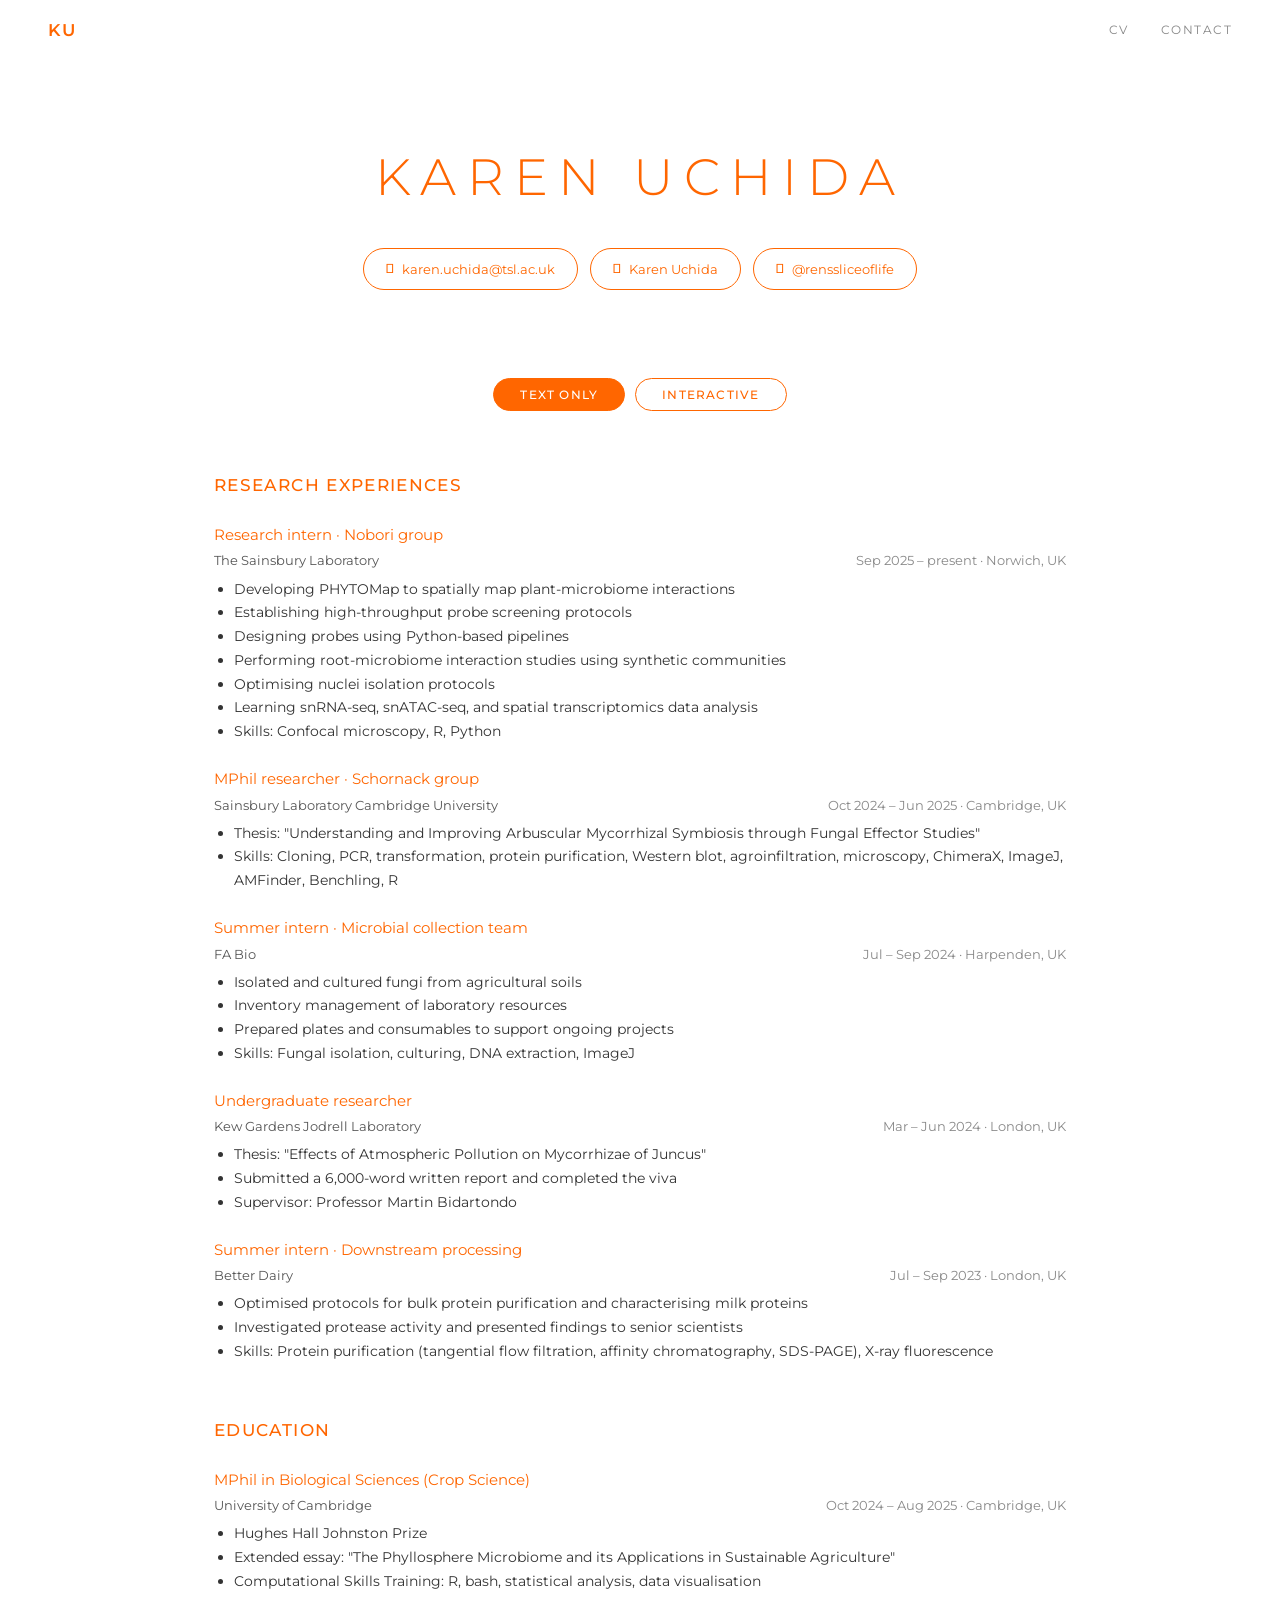
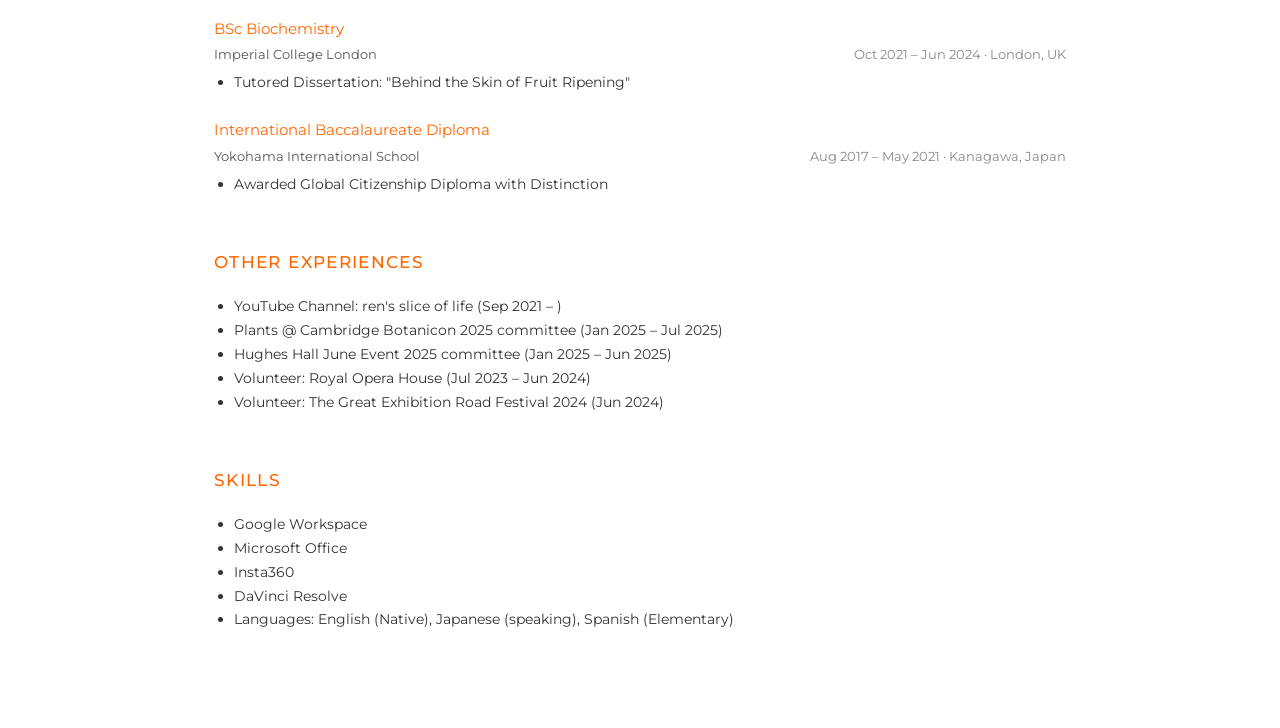
==== index.html @ f2883075 "Test" ====
<!DOCTYPE html>
<html lang="en">
<head>
    <meta charset="UTF-8">
    <meta name="viewport" content="width=device-width, initial-scale=1.0">
    <title>Karen Uchida</title>
    <link rel="stylesheet" href="style.css">
    <link rel="stylesheet" href="https://cdnjs.cloudflare.com/ajax/libs/font-awesome/6.5.0/css/all.min.css">
</head>
<body>

    <!-- ── STICKY NAV ── -->
    <nav id="navbar">
        <a href="#" class="nav-logo">KU</a>
        <div class="nav-links">
            <a href="#cv">CV</a>
            <a href="#contact">Contact</a>
        </div>
    </nav>

    <!-- ── HERO ── -->
    <section id="about">
        <h1>KAREN UCHIDA</h1>
        <div class="contact-links" id="contact">
            <a href="mailto:karen.uchida@tsl.ac.uk" class="contact-btn">
                <i class="fa-solid fa-envelope"></i> karen.uchida@tsl.ac.uk
            </a>
            <a href="https://www.linkedin.com/in/karenuchida/" class="contact-btn" target="_blank">
                <i class="fa-brands fa-linkedin"></i> Karen Uchida
            </a>
            <a href="https://www.youtube.com/@renssliceoflife" class="contact-btn" target="_blank">
                <i class="fa-brands fa-youtube"></i> @renssliceoflife
            </a>
        </div>
    </section>

    <!-- ── CV TOGGLE ── -->
    <div id="cv" class="cv-toggle-bar">
        <button id="btn-text" class="cv-btn active" onclick="showView('text')">Text Only</button>
        <button id="btn-interactive" class="cv-btn" onclick="showView('interactive')">Interactive</button>
    </div>

    <!-- ════════════════════════════════════════
         TEXT ONLY VIEW
    ════════════════════════════════════════ -->
    <div id="view-text">
        <div class="cv-content">

        <h2>Research Experiences</h2>

        <div class="entry-block">
            <h3>Research intern · Nobori group</h3>
            <div class="entry-subrow">
                <span class="entry-place">The Sainsbury Laboratory</span>
                <span class="entry-meta">Sep 2025 – present · Norwich, UK</span>
            </div>
        </div>
        <ul>
            <li>Developing PHYTOMap to spatially map plant-microbiome interactions</li>
            <li>Establishing high-throughput probe screening protocols</li>
            <li>Designing probes using Python-based pipelines</li>
            <li>Performing root-microbiome interaction studies using synthetic communities</li>
            <li>Optimising nuclei isolation protocols</li>
            <li>Learning snRNA-seq, snATAC-seq, and spatial transcriptomics data analysis</li>
            <li>Skills: Confocal microscopy, R, Python</li>
        </ul>

        <div class="entry-block">
            <h3>MPhil researcher · Schornack group</h3>
            <div class="entry-subrow">
                <span class="entry-place">Sainsbury Laboratory Cambridge University</span>
                <span class="entry-meta">Oct 2024 – Jun 2025 · Cambridge, UK</span>
            </div>
        </div>
        <ul>
            <li>Thesis: "Understanding and Improving Arbuscular Mycorrhizal Symbiosis through Fungal Effector Studies"</li>
            <li>Skills: Cloning, PCR, transformation, protein purification, Western blot, agroinfiltration, microscopy, ChimeraX, ImageJ, AMFinder, Benchling, R</li>
        </ul>

        <div class="entry-block">
            <h3>Summer intern · Microbial collection team</h3>
            <div class="entry-subrow">
                <span class="entry-place">FA Bio</span>
                <span class="entry-meta">Jul – Sep 2024 · Harpenden, UK</span>
            </div>
        </div>
        <ul>
            <li>Isolated and cultured fungi from agricultural soils</li>
            <li>Inventory management of laboratory resources</li>
            <li>Prepared plates and consumables to support ongoing projects</li>
            <li>Skills: Fungal isolation, culturing, DNA extraction, ImageJ</li>
        </ul>

        <div class="entry-block">
            <h3>Undergraduate researcher</h3>
            <div class="entry-subrow">
                <span class="entry-place">Kew Gardens Jodrell Laboratory</span>
                <span class="entry-meta">Mar – Jun 2024 · London, UK</span>
            </div>
        </div>
        <ul>
            <li>Thesis: "Effects of Atmospheric Pollution on Mycorrhizae of Juncus"</li>
            <li>Submitted a 6,000-word written report and completed the viva</li>
            <li>Supervisor: Professor Martin Bidartondo</li>
        </ul>

        <div class="entry-block">
            <h3>Summer intern · Downstream processing</h3>
            <div class="entry-subrow">
                <span class="entry-place">Better Dairy</span>
                <span class="entry-meta">Jul – Sep 2023 · London, UK</span>
            </div>
        </div>
        <ul>
            <li>Optimised protocols for bulk protein purification and characterising milk proteins</li>
            <li>Investigated protease activity and presented findings to senior scientists</li>
            <li>Skills: Protein purification (tangential flow filtration, affinity chromatography, SDS-PAGE), X-ray fluorescence</li>
        </ul>

        <h2>Education</h2>

        <div class="entry-block">
            <h3>MPhil in Biological Sciences (Crop Science)</h3>
            <div class="entry-subrow">
                <span class="entry-place">University of Cambridge</span>
                <span class="entry-meta">Oct 2024 – Aug 2025 · Cambridge, UK</span>
            </div>
        </div>
        <ul>
            <li>Hughes Hall Johnston Prize</li>
            <li>Extended essay: "The Phyllosphere Microbiome and its Applications in Sustainable Agriculture"</li>
            <li>Computational Skills Training: R, bash, statistical analysis, data visualisation</li>
        </ul>

        <div class="entry-block">
            <h3>BSc Biochemistry</h3>
            <div class="entry-subrow">
                <span class="entry-place">Imperial College London</span>
                <span class="entry-meta">Oct 2021 – Jun 2024 · London, UK</span>
            </div>
        </div>
        <ul>
            <li>Tutored Dissertation: "Behind the Skin of Fruit Ripening"</li>
        </ul>

        <div class="entry-block">
            <h3>International Baccalaureate Diploma</h3>
            <div class="entry-subrow">
                <span class="entry-place">Yokohama International School</span>
                <span class="entry-meta">Aug 2017 – May 2021 · Kanagawa, Japan</span>
            </div>
        </div>
        <ul>
            <li>Awarded Global Citizenship Diploma with Distinction</li>
        </ul>

        <h2>Other Experiences</h2>
        <ul>
            <li>YouTube Channel: ren's slice of life (Sep 2021 – )</li>
            <li>Plants @ Cambridge Botanicon 2025 committee (Jan 2025 – Jul 2025)</li>
            <li>Hughes Hall June Event 2025 committee (Jan 2025 – Jun 2025)</li>
            <li>Volunteer: Royal Opera House (Jul 2023 – Jun 2024)</li>
            <li>Volunteer: The Great Exhibition Road Festival 2024 (Jun 2024)</li>
        </ul>

        <h2>Skills</h2>
        <ul>
            <li>Google Workspace</li>
            <li>Microsoft Office</li>
            <li>Insta360</li>
            <li>DaVinci Resolve</li>
            <li>Languages: English (Native), Japanese (speaking), Spanish (Elementary)</li>
        </ul>

        </div>
    </div><!-- end #view-text -->


    <!-- ════════════════════════════════════════
         INTERACTIVE VIEW — images only
    ════════════════════════════════════════ -->
    <div id="view-interactive" style="display:none">
        <div class="cv-content">

        <h2>Research Experiences</h2>

        <div class="image-gallery">
            <img src="images/tsl.jpg" alt="The Sainsbury Laboratory">
            <img src="images/slcu.jpg" alt="Sainsbury Laboratory Cambridge University">
            <img src="images/fabio.jpg" alt="FA Bio">
            <img src="images/kew.jpg" alt="Kew Gardens">
            <img src="images/betterdairy.jpg" alt="Better Dairy">
        </div>

        <h2>Education</h2>

        <div class="timeline">

            <div class="timeline-year">2024</div>
            <div class="timeline-item">
                <div class="timeline-dot"></div>
                <div class="edu-card">
                    <h3>MPhil in Biological Sciences (Crop Science)</h3>
                    <p class="edu-place">University of Cambridge · Oct 2024 – Aug 2025 · Cambridge, UK</p>
                    <ul>
                        <li>Hughes Hall Johnston Prize</li>
                        <li>Extended essay: "The Phyllosphere Microbiome and its Applications in Sustainable Agriculture"</li>
                        <li>Computational Skills Training: R, bash, statistical analysis, data visualisation</li>
                    </ul>
                </div>
            </div>

            <div class="timeline-year">2021</div>
            <div class="timeline-item">
                <div class="timeline-dot"></div>
                <div class="edu-card">
                    <h3>BSc Biochemistry</h3>
                    <p class="edu-place">Imperial College London · Oct 2021 – Jun 2024 · London, UK</p>
                    <ul>
                        <li>Tutored Dissertation: "Behind the Skin of Fruit Ripening"</li>
                    </ul>
                </div>
            </div>

            <div class="timeline-year">2017</div>
            <div class="timeline-item">
                <div class="timeline-dot"></div>
                <div class="edu-card">
                    <h3>International Baccalaureate Diploma</h3>
                    <p class="edu-place">Yokohama International School · Aug 2017 – May 2021 · Kanagawa, Japan</p>
                    <ul>
                        <li>Awarded Global Citizenship Diploma with Distinction</li>
                    </ul>
                </div>
            </div>

        </div>

        <h2>Other Experiences</h2>
        <ul>
            <li>YouTube Channel: ren's slice of life (Sep 2021 – )</li>
            <li>Plants @ Cambridge Botanicon 2025 committee (Jan 2025 – Jul 2025)</li>
            <li>Hughes Hall June Event 2025 committee (Jan 2025 – Jun 2025)</li>
            <li>Volunteer: Royal Opera House (Jul 2023 – Jun 2024)</li>
            <li>Volunteer: The Great Exhibition Road Festival 2024 (Jun 2024)</li>
        </ul>

        <h2>Skills</h2>
        <ul>
            <li>Google Workspace &amp; Microsoft Office</li>
            <li>Insta360, DaVinci Resolve</li>
            <li>Languages: English (Native), Japanese (speaking), Spanish (Elementary)</li>
        </ul>

        </div>
    </div><!-- end #view-interactive -->

    <script>
        window.addEventListener('scroll', () => {
            document.getElementById('navbar').classList.toggle('scrolled', window.scrollY > 40);
        });

        function showView(view) {
            document.getElementById('view-text').style.display        = view === 'text'        ? 'block' : 'none';
            document.getElementById('view-interactive').style.display = view === 'interactive' ? 'block' : 'none';
            document.getElementById('btn-text').classList.toggle('active',        view === 'text');
            document.getElementById('btn-interactive').classList.toggle('active', view === 'interactive');
        }
    </script>

</body>
</html>
---- style.css ----
/* ── GOOGLE FONTS ── */
@import url('https://fonts.googleapis.com/css2?family=Montserrat:wght@300;400;500;600&display=swap');

/* ── RESET & BASE ── */
*, *::before, *::after {
    box-sizing: border-box;
    font-family: "Montserrat", Arial, sans-serif;
}

html {
    scroll-behavior: smooth;
}

body {
    background-color: #ffffff;
    color: #111;
    margin: 0;
    padding: 0;
    font-size: 15px;
    line-height: 1.7;
    font-weight: 400;
}

/* ── STICKY NAV ── */
#navbar {
    position: sticky;
    top: 0;
    z-index: 100;
    display: flex;
    justify-content: space-between;
    align-items: center;
    padding: 16px 48px;
    background: transparent;
    transition: background 0.3s, box-shadow 0.3s;
}

#navbar.scrolled {
    background: rgba(255, 255, 255, 0.92);
    backdrop-filter: blur(10px);
    -webkit-backdrop-filter: blur(10px);
    box-shadow: 0 1px 0 #e8e8e8;
}

.nav-logo {
    color: #ff6600;
    font-size: 17px;
    text-decoration: none;
    font-weight: 600;
    letter-spacing: 0.1em;
}

.nav-links {
    display: flex;
    gap: 32px;
}

.nav-links a {
    color: #111;
    text-decoration: none;
    font-size: 12px;
    letter-spacing: 0.12em;
    text-transform: uppercase;
    opacity: 0.5;
    transition: opacity 0.2s;
}

.nav-links a:hover {
    opacity: 1;
}

/* ── HERO / ABOUT ── */
#about {
    text-align: center;
    padding: 72px 24px 48px;
}

#about h1 {
    font-size: clamp(2rem, 5vw, 3.2rem);
    letter-spacing: 0.2em;
    color: #ff6600;
    font-weight: 300;
    margin: 0 0 28px 0;
}

/* ── CONTACT BUTTONS ── */
.contact-links {
    display: flex;
    justify-content: center;
    gap: 12px;
    flex-wrap: wrap;
}

.contact-btn {
    display: inline-flex;
    align-items: center;
    gap: 8px;
    padding: 9px 22px;
    border: 1.5px solid #ff6600;
    border-radius: 99px;
    background: transparent;
    color: #ff6600;
    text-decoration: none;
    font-size: 13px;
    transition: background 0.2s, color 0.2s;
    white-space: nowrap;
    font-weight: 400;
}

.contact-btn:hover {
    background: #ff6600;
    color: #fff;
}

/* ── CV WRAPPER ── */
.cv-content {
    max-width: 900px;
    margin: 0 auto;
    padding: 0 24px 80px;
}

/* ── CV TOGGLE ── */
#cv.cv-toggle-bar {
    display: flex;
    justify-content: center;
    gap: 10px;
    padding: 40px 0 8px;
}

.cv-btn {
    font-size: 12px;
    font-weight: 500;
    letter-spacing: 0.1em;
    text-transform: uppercase;
    padding: 8px 26px;
    border: 1.5px solid #ff6600;
    border-radius: 99px;
    background: transparent;
    color: #ff6600;
    cursor: pointer;
    transition: background 0.2s, color 0.2s;
}

.cv-btn.active,
.cv-btn:hover {
    background: #ff6600;
    color: #fff;
}

/* ── SECTION HEADINGS ── */
h2 {
    color: #ff6600;
    font-weight: 500;
    font-size: 17px;
    text-transform: uppercase;
    letter-spacing: 0.08em;
    margin: 52px 0 18px;
}

h3 {
    color: #ff6600;
    font-weight: 400;
    font-size: 15px;
    margin: 0 0 2px 0;
}

ul {
    list-style-type: disc;
    padding-left: 20px;
    margin: 6px 0 16px;
    color: #333;
    font-size: 14px;
}

/* ── TEXT-ONLY: entry layout ── */
.entry-block {
    margin-top: 22px;
}

.entry-subrow {
    display: flex;
    justify-content: space-between;
    align-items: baseline;
    gap: 20px;
    margin-bottom: 4px;
}

.entry-place {
    color: #555;
    font-size: 13px;
}

.entry-meta {
    color: #888;
    font-size: 13px;
    text-align: right;
    white-space: nowrap;
}

/* ── INTERACTIVE: IMAGE GALLERY ── */
.image-gallery {
    display: grid;
    grid-template-columns: repeat(2, 1fr);
    gap: 20px;
    margin-top: 8px;
}

@media (max-width: 600px) {
    .image-gallery {
        grid-template-columns: 1fr;
    }
}

.image-gallery img {
    width: 100%;
    height: auto;
    display: block;
    border-radius: 10px;
    box-shadow: 0 2px 18px rgba(0, 0, 0, 0.10);
}

/* ── EDUCATION CARDS ── */
.edu-card {
    background: #fff;
    border-left: 3px solid #ff6600;
    border-radius: 0 10px 10px 0;
    padding: 14px 20px;
    box-shadow: 0 2px 12px rgba(0,0,0,0.06);
    margin-bottom: 16px;
}

.edu-card h3 {
    font-size: 14px;
    margin: 0 0 3px 0;
}

.edu-place {
    color: #888;
    font-size: 12px;
    margin: 0 0 8px 0;
}

.edu-card ul {
    font-size: 13px;
    margin: 0;
    padding-left: 16px;
}

.edu-card li {
    margin-bottom: 3px;
    line-height: 1.5;
}

/* ── TIMELINE (education) ── */
.timeline {
    position: relative;
    padding-left: 48px;
    margin-top: 4px;
}

.timeline::before {
    content: '';
    position: absolute;
    left: 12px;
    top: 0;
    bottom: 0;
    width: 2px;
    background: linear-gradient(to bottom, #ff6600, rgba(255,102,0,0.1));
    border-radius: 2px;
}

.timeline-item {
    position: relative;
    margin-bottom: 20px;
}

.timeline-dot {
    position: absolute;
    left: -43px;
    top: 18px;
    width: 12px;
    height: 12px;
    background: #ff6600;
    border-radius: 50%;
}

.timeline-year {
    position: relative;
    display: inline-block;
    margin-left: -34px;
    margin-bottom: 12px;
    padding: 2px 10px;
    background: #ff6600;
    color: #fff;
    font-size: 11px;
    font-weight: 500;
    letter-spacing: 0.05em;
    border-radius: 99px;
}
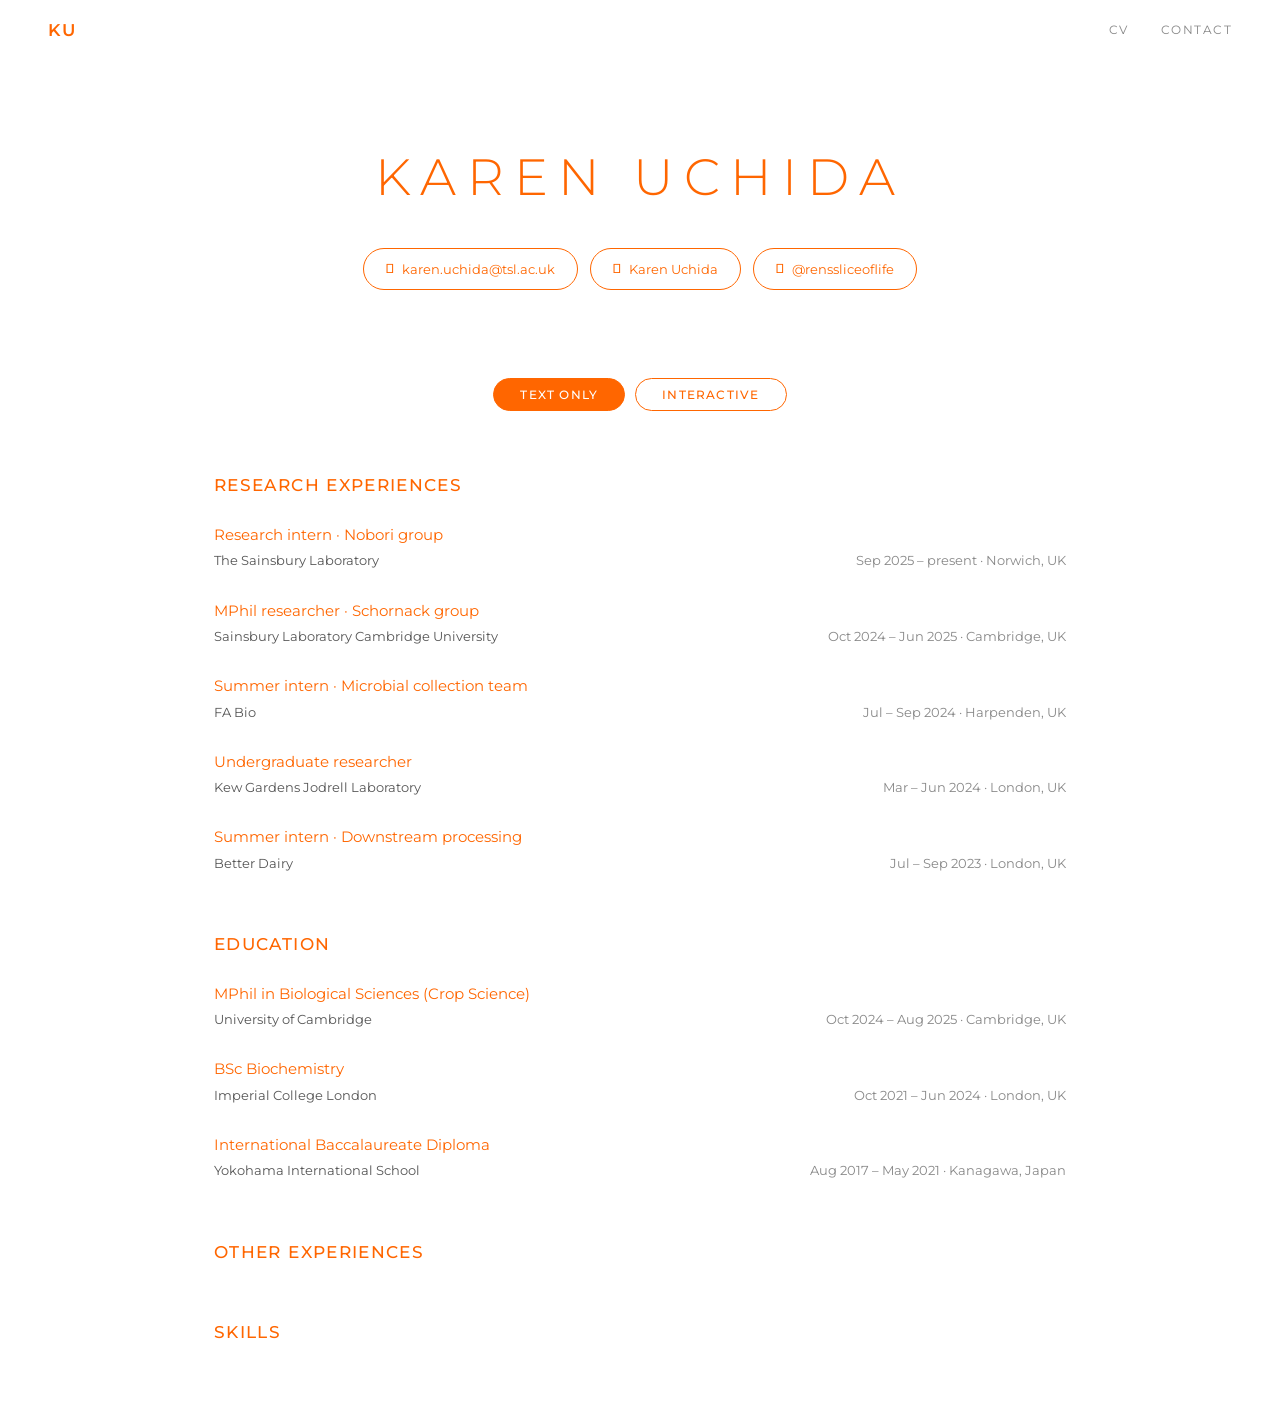
==== commit a95d8b10: "Test" ====
--- a/index.html
+++ b/index.html
@@ -5,7 +5,7 @@
     <meta name="viewport" content="width=device-width, initial-scale=1.0">
     <title>Karen Uchida</title>
     <link rel="stylesheet" href="style.css">
-    <link rel="stylesheet" href="https://cdnjs.cloudflare.com/ajax/libs/font-awesome/6.5.0/css/all.min.css">
+    <link rel="stylesheet" href="https://cdnjs.cloudflare.com/ajax/libs/font-awesome/6.7.2/css/all.min.css">
 </head>
 <body>
 
@@ -48,129 +48,149 @@
 
         <h2>Research Experiences</h2>
 
-        <div class="entry-block">
-            <h3>Research intern · Nobori group</h3>
-            <div class="entry-subrow">
-                <span class="entry-place">The Sainsbury Laboratory</span>
-                <span class="entry-meta">Sep 2025 – present · Norwich, UK</span>
-            </div>
-        </div>
-        <ul>
-            <li>Developing PHYTOMap to spatially map plant-microbiome interactions</li>
-            <li>Establishing high-throughput probe screening protocols</li>
-            <li>Designing probes using Python-based pipelines</li>
-            <li>Performing root-microbiome interaction studies using synthetic communities</li>
-            <li>Optimising nuclei isolation protocols</li>
-            <li>Learning snRNA-seq, snATAC-seq, and spatial transcriptomics data analysis</li>
-            <li>Skills: Confocal microscopy, R, Python</li>
-        </ul>
-
-        <div class="entry-block">
-            <h3>MPhil researcher · Schornack group</h3>
-            <div class="entry-subrow">
-                <span class="entry-place">Sainsbury Laboratory Cambridge University</span>
-                <span class="entry-meta">Oct 2024 – Jun 2025 · Cambridge, UK</span>
-            </div>
-        </div>
-        <ul>
-            <li>Thesis: "Understanding and Improving Arbuscular Mycorrhizal Symbiosis through Fungal Effector Studies"</li>
-            <li>Skills: Cloning, PCR, transformation, protein purification, Western blot, agroinfiltration, microscopy, ChimeraX, ImageJ, AMFinder, Benchling, R</li>
-        </ul>
-
-        <div class="entry-block">
-            <h3>Summer intern · Microbial collection team</h3>
-            <div class="entry-subrow">
-                <span class="entry-place">FA Bio</span>
-                <span class="entry-meta">Jul – Sep 2024 · Harpenden, UK</span>
-            </div>
-        </div>
-        <ul>
-            <li>Isolated and cultured fungi from agricultural soils</li>
-            <li>Inventory management of laboratory resources</li>
-            <li>Prepared plates and consumables to support ongoing projects</li>
-            <li>Skills: Fungal isolation, culturing, DNA extraction, ImageJ</li>
-        </ul>
-
-        <div class="entry-block">
-            <h3>Undergraduate researcher</h3>
-            <div class="entry-subrow">
-                <span class="entry-place">Kew Gardens Jodrell Laboratory</span>
-                <span class="entry-meta">Mar – Jun 2024 · London, UK</span>
-            </div>
-        </div>
-        <ul>
-            <li>Thesis: "Effects of Atmospheric Pollution on Mycorrhizae of Juncus"</li>
-            <li>Submitted a 6,000-word written report and completed the viva</li>
-            <li>Supervisor: Professor Martin Bidartondo</li>
-        </ul>
-
-        <div class="entry-block">
-            <h3>Summer intern · Downstream processing</h3>
-            <div class="entry-subrow">
-                <span class="entry-place">Better Dairy</span>
-                <span class="entry-meta">Jul – Sep 2023 · London, UK</span>
-            </div>
-        </div>
-        <ul>
-            <li>Optimised protocols for bulk protein purification and characterising milk proteins</li>
-            <li>Investigated protease activity and presented findings to senior scientists</li>
-            <li>Skills: Protein purification (tangential flow filtration, affinity chromatography, SDS-PAGE), X-ray fluorescence</li>
-        </ul>
+        <div class="cv-entry">
+            <div class="entry-block">
+                <h3>Research intern · Nobori group</h3>
+                <div class="entry-subrow">
+                    <span class="entry-place">The Sainsbury Laboratory</span>
+                    <span class="entry-meta">Sep 2025 – present · Norwich, UK</span>
+                </div>
+            </div>
+            <ul class="entry-details">
+                <li>Developing PHYTOMap to spatially map plant-microbiome interactions</li>
+                <li>Establishing high-throughput probe screening protocols</li>
+                <li>Designing probes using Python-based pipelines</li>
+                <li>Performing root-microbiome interaction studies using synthetic communities</li>
+                <li>Optimising nuclei isolation protocols</li>
+                <li>Learning snRNA-seq, snATAC-seq, and spatial transcriptomics data analysis</li>
+                <li>Skills: Confocal microscopy, R, Python</li>
+            </ul>
+        </div>
+
+        <div class="cv-entry">
+            <div class="entry-block">
+                <h3>MPhil researcher · Schornack group</h3>
+                <div class="entry-subrow">
+                    <span class="entry-place">Sainsbury Laboratory Cambridge University</span>
+                    <span class="entry-meta">Oct 2024 – Jun 2025 · Cambridge, UK</span>
+                </div>
+            </div>
+            <ul class="entry-details">
+                <li>Thesis: "Understanding and Improving Arbuscular Mycorrhizal Symbiosis through Fungal Effector Studies"</li>
+                <li>Skills: Cloning, PCR, transformation, protein purification, Western blot, agroinfiltration, microscopy, ChimeraX, ImageJ, AMFinder, Benchling, R</li>
+            </ul>
+        </div>
+
+        <div class="cv-entry">
+            <div class="entry-block">
+                <h3>Summer intern · Microbial collection team</h3>
+                <div class="entry-subrow">
+                    <span class="entry-place">FA Bio</span>
+                    <span class="entry-meta">Jul – Sep 2024 · Harpenden, UK</span>
+                </div>
+            </div>
+            <ul class="entry-details">
+                <li>Isolated and cultured fungi from agricultural soils</li>
+                <li>Inventory management of laboratory resources</li>
+                <li>Prepared plates and consumables to support ongoing projects</li>
+                <li>Skills: Fungal isolation, culturing, DNA extraction, ImageJ</li>
+            </ul>
+        </div>
+
+        <div class="cv-entry">
+            <div class="entry-block">
+                <h3>Undergraduate researcher</h3>
+                <div class="entry-subrow">
+                    <span class="entry-place">Kew Gardens Jodrell Laboratory</span>
+                    <span class="entry-meta">Mar – Jun 2024 · London, UK</span>
+                </div>
+            </div>
+            <ul class="entry-details">
+                <li>Thesis: "Effects of Atmospheric Pollution on Mycorrhizae of Juncus"</li>
+                <li>Submitted a 6,000-word written report and completed the viva</li>
+                <li>Supervisor: Professor Martin Bidartondo</li>
+            </ul>
+        </div>
+
+        <div class="cv-entry">
+            <div class="entry-block">
+                <h3>Summer intern · Downstream processing</h3>
+                <div class="entry-subrow">
+                    <span class="entry-place">Better Dairy</span>
+                    <span class="entry-meta">Jul – Sep 2023 · London, UK</span>
+                </div>
+            </div>
+            <ul class="entry-details">
+                <li>Optimised protocols for bulk protein purification and characterising milk proteins</li>
+                <li>Investigated protease activity and presented findings to senior scientists</li>
+                <li>Skills: Protein purification (tangential flow filtration, affinity chromatography, SDS-PAGE), X-ray fluorescence</li>
+            </ul>
+        </div>
 
         <h2>Education</h2>
 
-        <div class="entry-block">
-            <h3>MPhil in Biological Sciences (Crop Science)</h3>
-            <div class="entry-subrow">
-                <span class="entry-place">University of Cambridge</span>
-                <span class="entry-meta">Oct 2024 – Aug 2025 · Cambridge, UK</span>
-            </div>
-        </div>
-        <ul>
-            <li>Hughes Hall Johnston Prize</li>
-            <li>Extended essay: "The Phyllosphere Microbiome and its Applications in Sustainable Agriculture"</li>
-            <li>Computational Skills Training: R, bash, statistical analysis, data visualisation</li>
-        </ul>
-
-        <div class="entry-block">
-            <h3>BSc Biochemistry</h3>
-            <div class="entry-subrow">
-                <span class="entry-place">Imperial College London</span>
-                <span class="entry-meta">Oct 2021 – Jun 2024 · London, UK</span>
-            </div>
-        </div>
-        <ul>
-            <li>Tutored Dissertation: "Behind the Skin of Fruit Ripening"</li>
-        </ul>
-
-        <div class="entry-block">
-            <h3>International Baccalaureate Diploma</h3>
-            <div class="entry-subrow">
-                <span class="entry-place">Yokohama International School</span>
-                <span class="entry-meta">Aug 2017 – May 2021 · Kanagawa, Japan</span>
-            </div>
-        </div>
-        <ul>
-            <li>Awarded Global Citizenship Diploma with Distinction</li>
-        </ul>
-
-        <h2>Other Experiences</h2>
-        <ul>
-            <li>YouTube Channel: ren's slice of life (Sep 2021 – )</li>
-            <li>Plants @ Cambridge Botanicon 2025 committee (Jan 2025 – Jul 2025)</li>
-            <li>Hughes Hall June Event 2025 committee (Jan 2025 – Jun 2025)</li>
-            <li>Volunteer: Royal Opera House (Jul 2023 – Jun 2024)</li>
-            <li>Volunteer: The Great Exhibition Road Festival 2024 (Jun 2024)</li>
-        </ul>
-
-        <h2>Skills</h2>
-        <ul>
-            <li>Google Workspace</li>
-            <li>Microsoft Office</li>
-            <li>Insta360</li>
-            <li>DaVinci Resolve</li>
-            <li>Languages: English (Native), Japanese (speaking), Spanish (Elementary)</li>
-        </ul>
+        <div class="cv-entry">
+            <div class="entry-block">
+                <h3>MPhil in Biological Sciences (Crop Science)</h3>
+                <div class="entry-subrow">
+                    <span class="entry-place">University of Cambridge</span>
+                    <span class="entry-meta">Oct 2024 – Aug 2025 · Cambridge, UK</span>
+                </div>
+            </div>
+            <ul class="entry-details">
+                <li>Hughes Hall Johnston Prize</li>
+                <li>Extended essay: "The Phyllosphere Microbiome and its Applications in Sustainable Agriculture"</li>
+                <li>Computational Skills Training: R, bash, statistical analysis, data visualisation</li>
+            </ul>
+        </div>
+
+        <div class="cv-entry">
+            <div class="entry-block">
+                <h3>BSc Biochemistry</h3>
+                <div class="entry-subrow">
+                    <span class="entry-place">Imperial College London</span>
+                    <span class="entry-meta">Oct 2021 – Jun 2024 · London, UK</span>
+                </div>
+            </div>
+            <ul class="entry-details">
+                <li>Tutored Dissertation: "Behind the Skin of Fruit Ripening"</li>
+            </ul>
+        </div>
+
+        <div class="cv-entry">
+            <div class="entry-block">
+                <h3>International Baccalaureate Diploma</h3>
+                <div class="entry-subrow">
+                    <span class="entry-place">Yokohama International School</span>
+                    <span class="entry-meta">Aug 2017 – May 2021 · Kanagawa, Japan</span>
+                </div>
+            </div>
+            <ul class="entry-details">
+                <li>Awarded Global Citizenship Diploma with Distinction</li>
+            </ul>
+        </div>
+
+        <div class="cv-entry cv-entry-simple">
+            <h2>Other Experiences</h2>
+            <ul class="entry-details">
+                <li>YouTube Channel: ren's slice of life (Sep 2021 – )</li>
+                <li>Plants @ Cambridge Botanicon 2025 committee (Jan 2025 – Jul 2025)</li>
+                <li>Hughes Hall June Event 2025 committee (Jan 2025 – Jun 2025)</li>
+                <li>Volunteer: Royal Opera House (Jul 2023 – Jun 2024)</li>
+                <li>Volunteer: The Great Exhibition Road Festival 2024 (Jun 2024)</li>
+            </ul>
+        </div>
+
+        <div class="cv-entry cv-entry-simple">
+            <h2>Skills</h2>
+            <ul class="entry-details">
+                <li>Google Workspace</li>
+                <li>Microsoft Office</li>
+                <li>Insta360</li>
+                <li>DaVinci Resolve</li>
+                <li>Languages: English (Native), Japanese (speaking), Spanish (Elementary)</li>
+            </ul>
+        </div>
 
         </div>
     </div><!-- end #view-text -->
@@ -184,8 +204,10 @@
 
         <h2>Research Experiences</h2>
 
+        <div class="gallery-featured">
+            <img src="images/tsl.jpg" alt="The Sainsbury Laboratory">
+        </div>
         <div class="image-gallery">
-            <img src="images/tsl.jpg" alt="The Sainsbury Laboratory">
             <img src="images/slcu.jpg" alt="Sainsbury Laboratory Cambridge University">
             <img src="images/fabio.jpg" alt="FA Bio">
             <img src="images/kew.jpg" alt="Kew Gardens">
--- a/style.css
+++ b/style.css
@@ -196,26 +196,74 @@
     white-space: nowrap;
 }
 
-/* ── INTERACTIVE: IMAGE GALLERY ── */
+/* ── TEXT-ONLY: HOVER REVEAL ── */
+.cv-entry {
+    cursor: default;
+}
+
+.cv-entry .entry-details {
+    max-height: 0;
+    overflow: hidden;
+    transition: max-height 0.35s ease, margin 0.35s ease;
+    margin: 0;
+}
+
+.cv-entry:hover .entry-details {
+    max-height: 400px;
+    margin: 6px 0 16px;
+}
+
+.cv-entry-simple h2 {
+    margin-bottom: 0;
+    cursor: default;
+}
+
+/* ── INTERACTIVE: FEATURED IMAGE ── */
+.gallery-featured {
+    display: flex;
+    justify-content: center;
+    margin: 8px 0 20px;
+}
+
+.gallery-featured img {
+    width: 50%;
+    border-radius: 10px;
+    box-shadow: 0 2px 18px rgba(0, 0, 0, 0.10);
+    display: block;
+}
+
+@media (max-width: 600px) {
+    .gallery-featured img {
+        width: 100%;
+    }
+}
+
+/* ── INTERACTIVE: IMAGE GALLERY (masonry, 4 columns) ── */
 .image-gallery {
-    display: grid;
-    grid-template-columns: repeat(2, 1fr);
-    gap: 20px;
-    margin-top: 8px;
+    columns: 4;
+    column-gap: 16px;
+    margin-top: 0;
+}
+
+@media (max-width: 900px) {
+    .image-gallery {
+        columns: 2;
+    }
 }
 
 @media (max-width: 600px) {
     .image-gallery {
-        grid-template-columns: 1fr;
+        columns: 1;
     }
 }
 
 .image-gallery img {
     width: 100%;
-    height: auto;
     display: block;
     border-radius: 10px;
     box-shadow: 0 2px 18px rgba(0, 0, 0, 0.10);
+    margin-bottom: 16px;
+    break-inside: avoid;
 }
 
 /* ── EDUCATION CARDS ── */
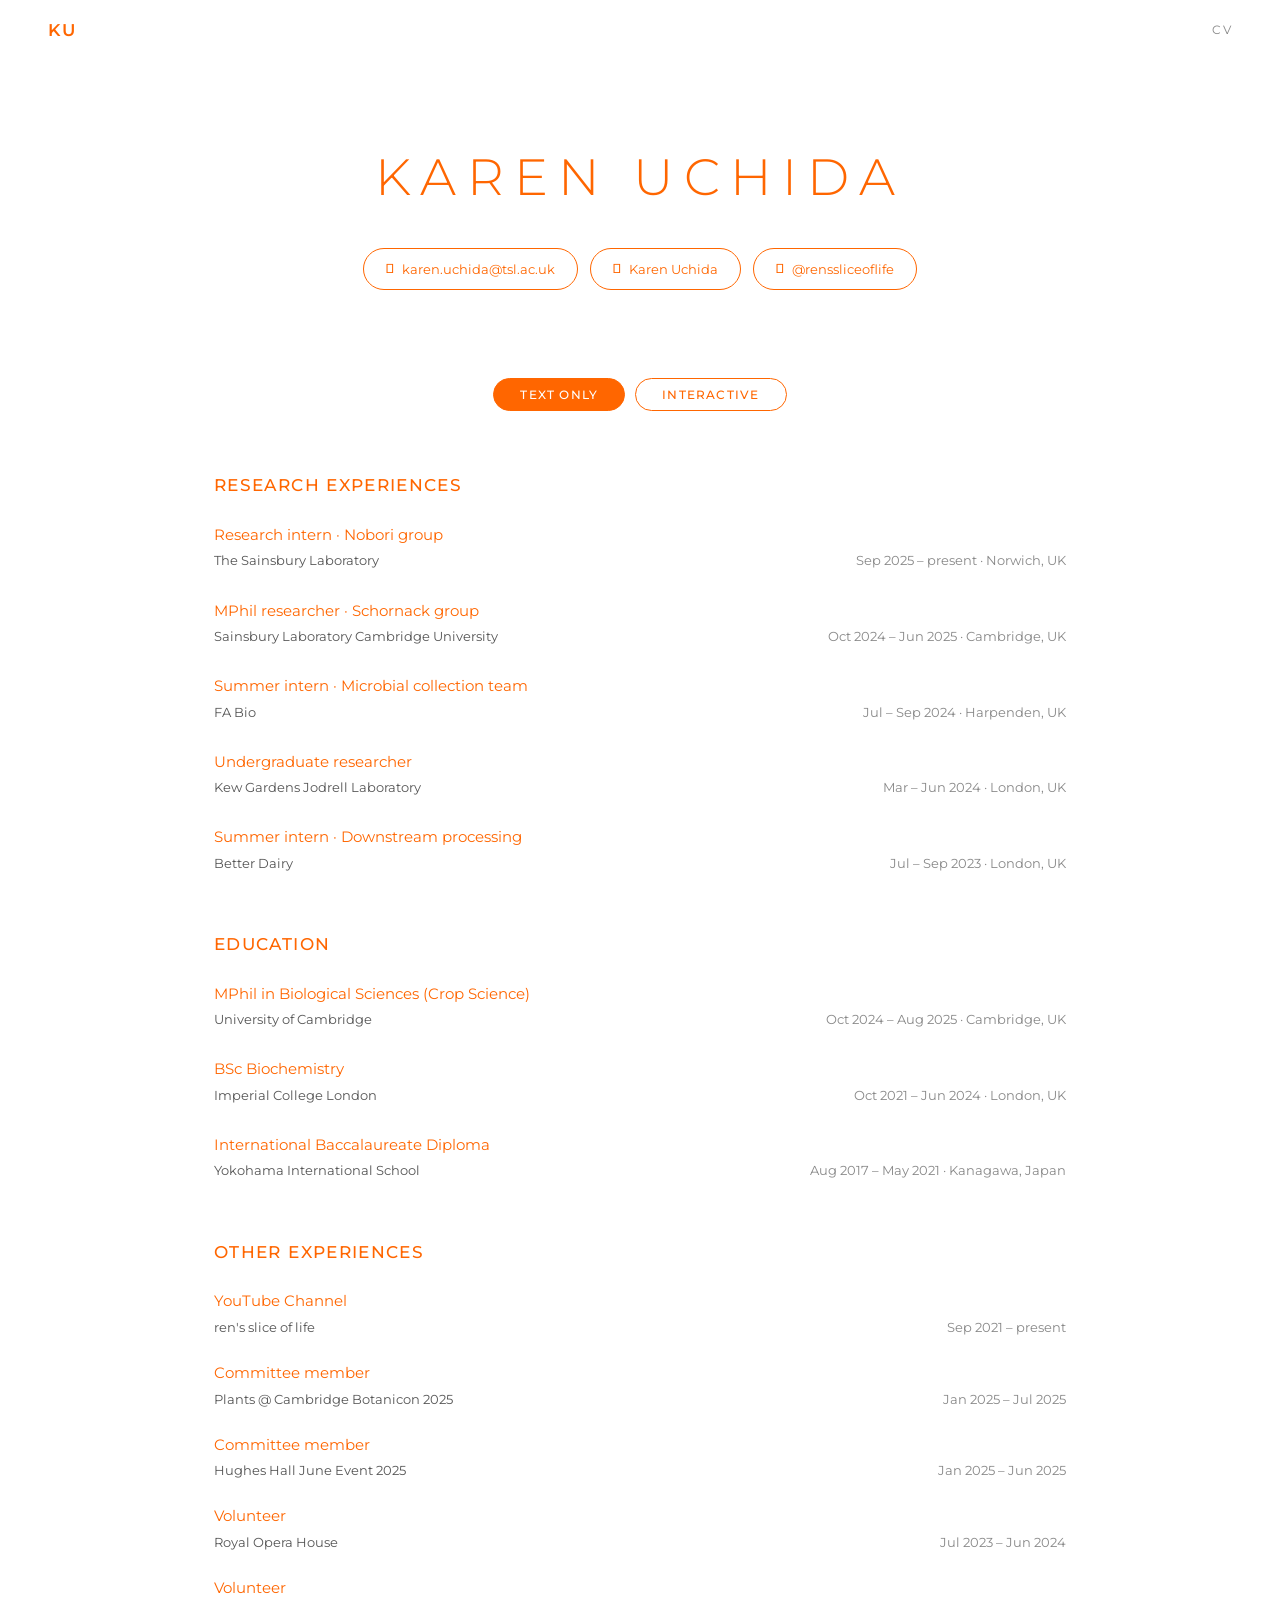
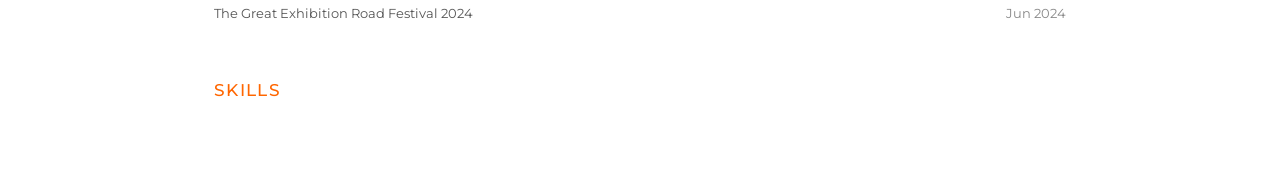
==== commit 510ab5d1: "Test" ====
--- a/index.html
+++ b/index.html
@@ -5,7 +5,7 @@
     <meta name="viewport" content="width=device-width, initial-scale=1.0">
     <title>Karen Uchida</title>
     <link rel="stylesheet" href="style.css">
-    <link rel="stylesheet" href="https://cdnjs.cloudflare.com/ajax/libs/font-awesome/6.7.2/css/all.min.css">
+    <link rel="stylesheet" href="https://cdn.jsdelivr.net/npm/@fortawesome/fontawesome-free@6.7.2/css/all.min.css">
 </head>
 <body>
 
@@ -14,7 +14,6 @@
         <a href="#" class="nav-logo">KU</a>
         <div class="nav-links">
             <a href="#cv">CV</a>
-            <a href="#contact">Contact</a>
         </div>
     </nav>
 
@@ -170,15 +169,56 @@
             </ul>
         </div>
 
-        <div class="cv-entry cv-entry-simple">
-            <h2>Other Experiences</h2>
-            <ul class="entry-details">
-                <li>YouTube Channel: ren's slice of life (Sep 2021 – )</li>
-                <li>Plants @ Cambridge Botanicon 2025 committee (Jan 2025 – Jul 2025)</li>
-                <li>Hughes Hall June Event 2025 committee (Jan 2025 – Jun 2025)</li>
-                <li>Volunteer: Royal Opera House (Jul 2023 – Jun 2024)</li>
-                <li>Volunteer: The Great Exhibition Road Festival 2024 (Jun 2024)</li>
-            </ul>
+        <h2>Other Experiences</h2>
+
+        <div class="cv-entry">
+            <div class="entry-block">
+                <h3>YouTube Channel</h3>
+                <div class="entry-subrow">
+                    <span class="entry-place">ren's slice of life</span>
+                    <span class="entry-meta">Sep 2021 – present</span>
+                </div>
+            </div>
+        </div>
+
+        <div class="cv-entry">
+            <div class="entry-block">
+                <h3>Committee member</h3>
+                <div class="entry-subrow">
+                    <span class="entry-place">Plants @ Cambridge Botanicon 2025</span>
+                    <span class="entry-meta">Jan 2025 – Jul 2025</span>
+                </div>
+            </div>
+        </div>
+
+        <div class="cv-entry">
+            <div class="entry-block">
+                <h3>Committee member</h3>
+                <div class="entry-subrow">
+                    <span class="entry-place">Hughes Hall June Event 2025</span>
+                    <span class="entry-meta">Jan 2025 – Jun 2025</span>
+                </div>
+            </div>
+        </div>
+
+        <div class="cv-entry">
+            <div class="entry-block">
+                <h3>Volunteer</h3>
+                <div class="entry-subrow">
+                    <span class="entry-place">Royal Opera House</span>
+                    <span class="entry-meta">Jul 2023 – Jun 2024</span>
+                </div>
+            </div>
+        </div>
+
+        <div class="cv-entry">
+            <div class="entry-block">
+                <h3>Volunteer</h3>
+                <div class="entry-subrow">
+                    <span class="entry-place">The Great Exhibition Road Festival 2024</span>
+                    <span class="entry-meta">Jun 2024</span>
+                </div>
+            </div>
         </div>
 
         <div class="cv-entry cv-entry-simple">
@@ -202,58 +242,23 @@
     <div id="view-interactive" style="display:none">
         <div class="cv-content">
 
-        <h2>Research Experiences</h2>
-
-        <div class="gallery-featured">
-            <img src="images/tsl.jpg" alt="The Sainsbury Laboratory">
-        </div>
-        <div class="image-gallery">
-            <img src="images/slcu.jpg" alt="Sainsbury Laboratory Cambridge University">
-            <img src="images/fabio.jpg" alt="FA Bio">
-            <img src="images/kew.jpg" alt="Kew Gardens">
-            <img src="images/betterdairy.jpg" alt="Better Dairy">
-        </div>
-
-        <h2>Education</h2>
-
-        <div class="timeline">
-
-            <div class="timeline-year">2024</div>
-            <div class="timeline-item">
-                <div class="timeline-dot"></div>
-                <div class="edu-card">
-                    <h3>MPhil in Biological Sciences (Crop Science)</h3>
-                    <p class="edu-place">University of Cambridge · Oct 2024 – Aug 2025 · Cambridge, UK</p>
-                    <ul>
-                        <li>Hughes Hall Johnston Prize</li>
-                        <li>Extended essay: "The Phyllosphere Microbiome and its Applications in Sustainable Agriculture"</li>
-                        <li>Computational Skills Training: R, bash, statistical analysis, data visualisation</li>
-                    </ul>
-                </div>
-            </div>
-
-            <div class="timeline-year">2021</div>
-            <div class="timeline-item">
-                <div class="timeline-dot"></div>
-                <div class="edu-card">
-                    <h3>BSc Biochemistry</h3>
-                    <p class="edu-place">Imperial College London · Oct 2021 – Jun 2024 · London, UK</p>
-                    <ul>
-                        <li>Tutored Dissertation: "Behind the Skin of Fruit Ripening"</li>
-                    </ul>
-                </div>
-            </div>
-
-            <div class="timeline-year">2017</div>
-            <div class="timeline-item">
-                <div class="timeline-dot"></div>
-                <div class="edu-card">
-                    <h3>International Baccalaureate Diploma</h3>
-                    <p class="edu-place">Yokohama International School · Aug 2017 – May 2021 · Kanagawa, Japan</p>
-                    <ul>
-                        <li>Awarded Global Citizenship Diploma with Distinction</li>
-                    </ul>
-                </div>
+        <div class="interactive-grid">
+
+            <div class="col-experiences">
+                <h2>Research Experiences</h2>
+                <div class="col-masonry">
+                    <img src="images/tsl.jpg" alt="The Sainsbury Laboratory">
+                    <img src="images/slcu.jpg" alt="Sainsbury Laboratory Cambridge University">
+                    <img src="images/fabio.jpg" alt="FA Bio">
+                    <img src="images/kew.jpg" alt="Kew Gardens">
+                    <img src="images/betterdairy.jpg" alt="Better Dairy">
+                </div>
+            </div>
+
+            <div class="col-graduation">
+                <h2>Education</h2>
+                <img src="images/grad-mphil.jpg" alt="MPhil graduation, University of Cambridge">
+                <img src="images/grad-bsc.jpg" alt="BSc graduation, Imperial College London">
             </div>
 
         </div>
--- a/style.css
+++ b/style.css
@@ -218,52 +218,43 @@
     cursor: default;
 }
 
-/* ── INTERACTIVE: FEATURED IMAGE ── */
-.gallery-featured {
-    display: flex;
-    justify-content: center;
-    margin: 8px 0 20px;
-}
-
-.gallery-featured img {
-    width: 50%;
-    border-radius: 10px;
-    box-shadow: 0 2px 18px rgba(0, 0, 0, 0.10);
-    display: block;
-}
-
-@media (max-width: 600px) {
-    .gallery-featured img {
-        width: 100%;
-    }
-}
-
-/* ── INTERACTIVE: IMAGE GALLERY (masonry, 4 columns) ── */
-.image-gallery {
-    columns: 4;
+/* ── INTERACTIVE: 3-COLUMN GRID (experiences + graduation) ── */
+.interactive-grid {
+    display: grid;
+    grid-template-columns: 2fr 1fr;
+    gap: 24px;
+    margin-top: 8px;
+    align-items: start;
+}
+
+.col-experiences h2,
+.col-graduation h2 {
+    margin-top: 0;
+}
+
+/* masonry inside the experiences column */
+.col-masonry {
+    columns: 2;
     column-gap: 16px;
-    margin-top: 0;
-}
-
-@media (max-width: 900px) {
-    .image-gallery {
-        columns: 2;
-    }
-}
-
-@media (max-width: 600px) {
-    .image-gallery {
-        columns: 1;
-    }
-}
-
-.image-gallery img {
+}
+
+.col-masonry img,
+.col-graduation img {
     width: 100%;
     display: block;
     border-radius: 10px;
     box-shadow: 0 2px 18px rgba(0, 0, 0, 0.10);
     margin-bottom: 16px;
     break-inside: avoid;
+}
+
+@media (max-width: 700px) {
+    .interactive-grid {
+        grid-template-columns: 1fr;
+    }
+    .col-masonry {
+        columns: 1;
+    }
 }
 
 /* ── EDUCATION CARDS ── */
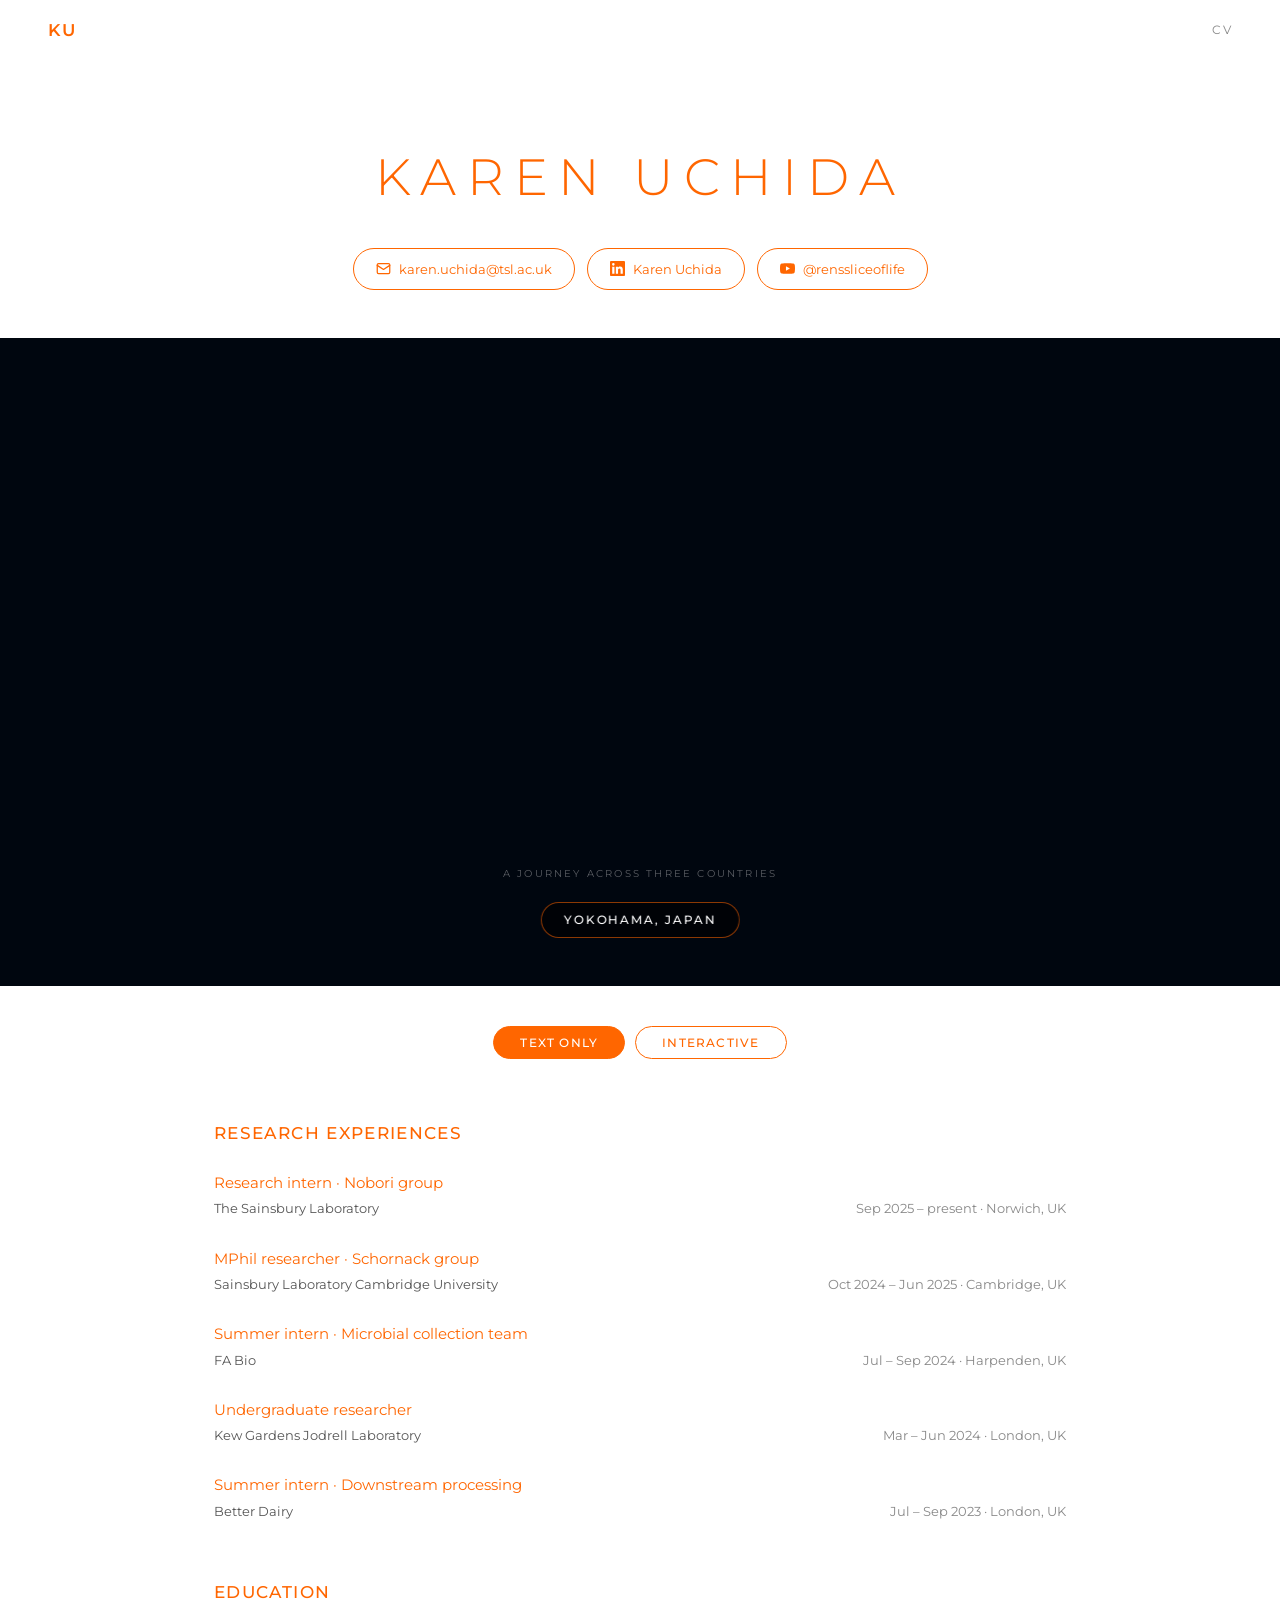
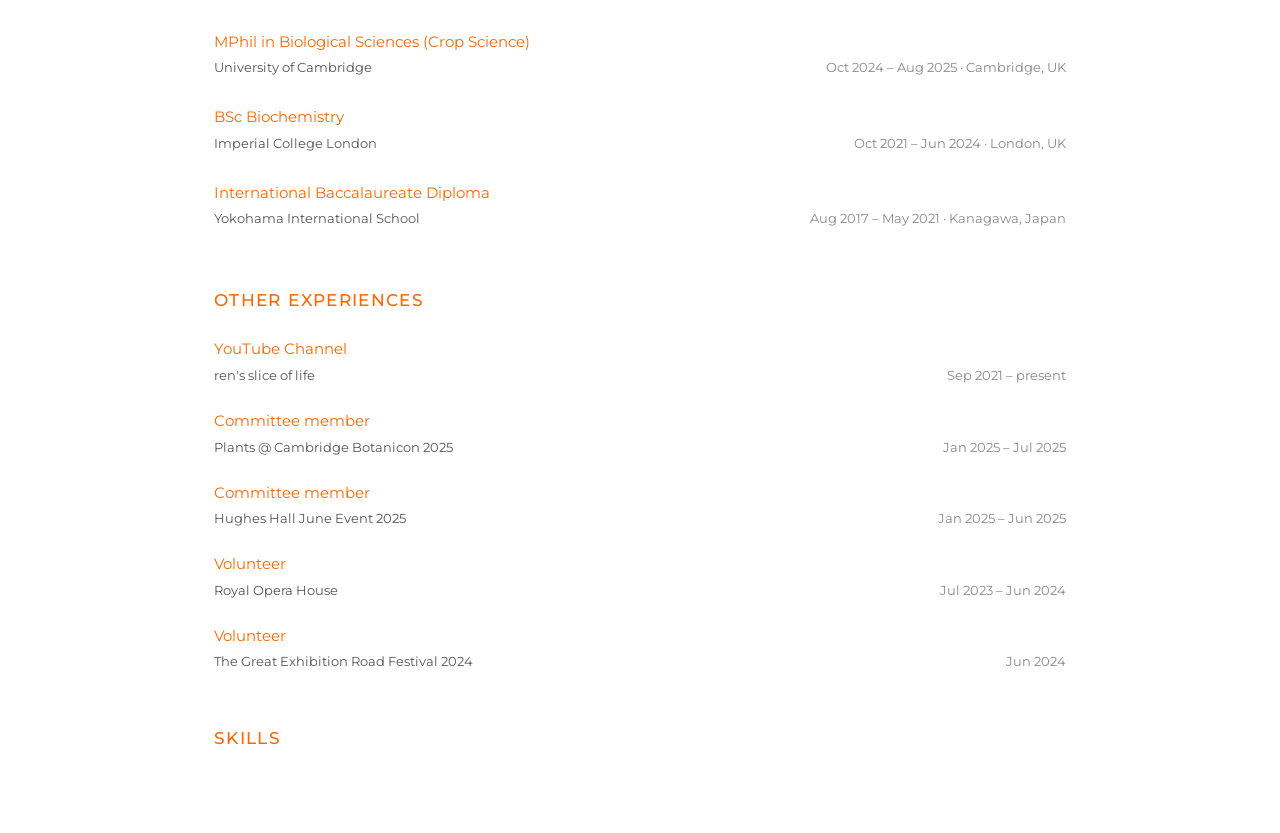
==== commit 016a44a7: "Test" ====
--- a/index.html
+++ b/index.html
@@ -5,7 +5,6 @@
     <meta name="viewport" content="width=device-width, initial-scale=1.0">
     <title>Karen Uchida</title>
     <link rel="stylesheet" href="style.css">
-    <link rel="stylesheet" href="https://cdn.jsdelivr.net/npm/@fortawesome/fontawesome-free@6.7.2/css/all.min.css">
 </head>
 <body>
 
@@ -22,14 +21,26 @@
         <h1>KAREN UCHIDA</h1>
         <div class="contact-links" id="contact">
             <a href="mailto:karen.uchida@tsl.ac.uk" class="contact-btn">
-                <i class="fa-solid fa-envelope"></i> karen.uchida@tsl.ac.uk
+                <svg class="contact-icon" viewBox="0 0 24 24" fill="none" stroke="currentColor" stroke-width="2" stroke-linecap="round" stroke-linejoin="round"><rect x="2" y="4" width="20" height="16" rx="2"/><path d="M22 7L12 13.5 2 7"/></svg>
+                karen.uchida@tsl.ac.uk
             </a>
             <a href="https://www.linkedin.com/in/karenuchida/" class="contact-btn" target="_blank">
-                <i class="fa-brands fa-linkedin"></i> Karen Uchida
+                <svg class="contact-icon" viewBox="0 0 24 24" fill="currentColor"><path d="M20.447 20.452h-3.554v-5.569c0-1.328-.027-3.037-1.852-3.037-1.853 0-2.136 1.445-2.136 2.939v5.667H9.351V9h3.414v1.561h.046c.477-.9 1.637-1.85 3.37-1.85 3.601 0 4.267 2.37 4.267 5.455v6.286zM5.337 7.433a2.062 2.062 0 01-2.063-2.065 2.064 2.064 0 112.063 2.065zm1.782 13.019H3.555V9h3.564v11.452zM22.225 0H1.771C.792 0 0 .774 0 1.729v20.542C0 23.227.792 24 1.771 24h20.451C23.2 24 24 23.227 24 22.271V1.729C24 .774 23.2 0 22.222 0h.003z"/></svg>
+                Karen Uchida
             </a>
             <a href="https://www.youtube.com/@renssliceoflife" class="contact-btn" target="_blank">
-                <i class="fa-brands fa-youtube"></i> @renssliceoflife
+                <svg class="contact-icon" viewBox="0 0 24 24" fill="currentColor"><path d="M23.498 6.186a3.016 3.016 0 00-2.122-2.136C19.505 3.545 12 3.545 12 3.545s-7.505 0-9.377.505A3.017 3.017 0 00.502 6.186C0 8.07 0 12 0 12s0 3.93.502 5.814a3.016 3.016 0 002.122 2.136c1.871.505 9.376.505 9.376.505s7.505 0 9.377-.505a3.015 3.015 0 002.122-2.136C24 15.93 24 12 24 12s0-3.93-.502-5.814zM9.545 15.568V8.432L15.818 12l-6.273 3.568z"/></svg>
+                @renssliceoflife
             </a>
+        </div>
+    </section>
+
+    <!-- ── GLOBE ── -->
+    <section id="globe-section">
+        <canvas id="globe-canvas"></canvas>
+        <div class="globe-overlay">
+            <p class="globe-subtitle">A journey across three countries</p>
+            <p id="globe-location">Yokohama, Japan</p>
         </div>
     </section>
 
@@ -242,23 +253,60 @@
     <div id="view-interactive" style="display:none">
         <div class="cv-content">
 
-        <div class="interactive-grid">
-
-            <div class="col-experiences">
-                <h2>Research Experiences</h2>
-                <div class="col-masonry">
-                    <img src="images/tsl.jpg" alt="The Sainsbury Laboratory">
-                    <img src="images/slcu.jpg" alt="Sainsbury Laboratory Cambridge University">
-                    <img src="images/fabio.jpg" alt="FA Bio">
-                    <img src="images/kew.jpg" alt="Kew Gardens">
-                    <img src="images/betterdairy.jpg" alt="Better Dairy">
-                </div>
-            </div>
-
-            <div class="col-graduation">
-                <h2>Education</h2>
-                <img src="images/grad-mphil.jpg" alt="MPhil graduation, University of Cambridge">
-                <img src="images/grad-bsc.jpg" alt="BSc graduation, Imperial College London">
+        <h2>Research Experiences</h2>
+
+        <div class="gallery-featured">
+            <img src="images/tsl.jpg" alt="The Sainsbury Laboratory">
+        </div>
+        <div class="image-gallery">
+            <img src="images/slcu.jpg" alt="Sainsbury Laboratory Cambridge University">
+            <img src="images/fabio.jpg" alt="FA Bio">
+            <img src="images/kew.jpg" alt="Kew Gardens">
+            <img src="images/betterdairy.jpg" alt="Better Dairy">
+            <img src="images/grad-mphil.jpg" alt="MPhil graduation, University of Cambridge">
+            <img src="images/grad-bsc.jpg" alt="BSc graduation, Imperial College London">
+        </div>
+
+        <h2>Education</h2>
+
+        <div class="timeline">
+
+            <div class="timeline-year">2024</div>
+            <div class="timeline-item">
+                <div class="timeline-dot"></div>
+                <div class="edu-card">
+                    <h3>MPhil in Biological Sciences (Crop Science)</h3>
+                    <p class="edu-place">University of Cambridge · Oct 2024 – Aug 2025 · Cambridge, UK</p>
+                    <ul>
+                        <li>Hughes Hall Johnston Prize</li>
+                        <li>Extended essay: "The Phyllosphere Microbiome and its Applications in Sustainable Agriculture"</li>
+                        <li>Computational Skills Training: R, bash, statistical analysis, data visualisation</li>
+                    </ul>
+                </div>
+            </div>
+
+            <div class="timeline-year">2021</div>
+            <div class="timeline-item">
+                <div class="timeline-dot"></div>
+                <div class="edu-card">
+                    <h3>BSc Biochemistry</h3>
+                    <p class="edu-place">Imperial College London · Oct 2021 – Jun 2024 · London, UK</p>
+                    <ul>
+                        <li>Tutored Dissertation: "Behind the Skin of Fruit Ripening"</li>
+                    </ul>
+                </div>
+            </div>
+
+            <div class="timeline-year">2017</div>
+            <div class="timeline-item">
+                <div class="timeline-dot"></div>
+                <div class="edu-card">
+                    <h3>International Baccalaureate Diploma</h3>
+                    <p class="edu-place">Yokohama International School · Aug 2017 – May 2021 · Kanagawa, Japan</p>
+                    <ul>
+                        <li>Awarded Global Citizenship Diploma with Distinction</li>
+                    </ul>
+                </div>
             </div>
 
         </div>
@@ -282,6 +330,189 @@
         </div>
     </div><!-- end #view-interactive -->
 
+    <!-- ── THREE.JS GLOBE ── -->
+    <script src="https://cdn.jsdelivr.net/npm/three@0.165.0/build/three.min.js"></script>
+    <script>
+    (function () {
+        // ── helpers ──────────────────────────────────────────────
+        // Three.js SphereGeometry formula: lat/lng → local 3D point
+        // phi   = (lng+180)/360 * 2π  (azimuthal around Y)
+        // theta = (90-lat)/180  * π   (polar from top)
+        function ll3d(lat, lng, r) {
+            var phi   = ((lng + 180) / 360) * 2 * Math.PI;
+            var theta = ((90 - lat) / 180) * Math.PI;
+            return new THREE.Vector3(
+                -r * Math.cos(phi) * Math.sin(theta),
+                 r * Math.cos(theta),
+                 r * Math.sin(phi) * Math.sin(theta)
+            );
+        }
+
+        // Quaternion that rotates the sphere so (lat,lng) faces +Z (the camera)
+        function targetQ(lat, lng) {
+            return new THREE.Quaternion().setFromUnitVectors(
+                ll3d(lat, lng, 1).normalize(),
+                new THREE.Vector3(0, 0, 1)
+            );
+        }
+
+        // ── scene ─────────────────────────────────────────────────
+        var section  = document.getElementById('globe-section');
+        var canvas   = document.getElementById('globe-canvas');
+        var renderer = new THREE.WebGLRenderer({ canvas: canvas, antialias: true, alpha: true });
+        renderer.setPixelRatio(Math.min(window.devicePixelRatio, 2));
+        renderer.setSize(section.clientWidth, section.clientHeight);
+
+        var scene  = new THREE.Scene();
+        var camera = new THREE.PerspectiveCamera(42, section.clientWidth / section.clientHeight, 0.1, 200);
+        camera.position.set(0, 0, 3.2);
+        camera.lookAt(0, 0, 0);
+
+        // stars
+        var sp = new Float32Array(7000 * 3);
+        for (var i = 0; i < sp.length; i++) sp[i] = (Math.random() - 0.5) * 300;
+        var sg = new THREE.BufferGeometry();
+        sg.setAttribute('position', new THREE.BufferAttribute(sp, 3));
+        var stars = new THREE.Points(sg, new THREE.PointsMaterial({ color: 0xffffff, size: 0.2 }));
+        scene.add(stars);
+
+        // earth
+        var earthGeo = new THREE.SphereGeometry(1, 64, 64);
+        var tex = new THREE.TextureLoader().load(
+            'https://cdn.jsdelivr.net/npm/three-globe@2/example/img/earth-blue-marble.jpg'
+        );
+        var earth = new THREE.Mesh(earthGeo, new THREE.MeshPhongMaterial({
+            map: tex, shininess: 15, specular: new THREE.Color(0x223344)
+        }));
+        scene.add(earth);
+
+        // atmosphere glow
+        scene.add(new THREE.Mesh(
+            new THREE.SphereGeometry(1.08, 64, 64),
+            new THREE.MeshBasicMaterial({ color: 0x1a5cff, transparent: true, opacity: 0.09, side: THREE.BackSide })
+        ));
+
+        // lighting
+        scene.add(new THREE.AmbientLight(0xffffff, 0.35));
+        var sun = new THREE.DirectionalLight(0xfff5e0, 1.3);
+        sun.position.set(5, 3, 4);
+        scene.add(sun);
+
+        // location markers (children of earth, so they rotate with it)
+        [[35.44,139.64],[28.46,77.03],[51.51,-0.13],[52.21,0.12],[52.63,1.30]].forEach(function(c) {
+            var pos = ll3d(c[0], c[1], 1.015);
+            var dot = new THREE.Mesh(new THREE.SphereGeometry(0.013, 16, 16),
+                new THREE.MeshBasicMaterial({ color: 0xff6600 }));
+            dot.position.copy(pos);
+            earth.add(dot);
+            var halo = new THREE.Mesh(new THREE.SphereGeometry(0.024, 16, 16),
+                new THREE.MeshBasicMaterial({ color: 0xff6600, transparent: true, opacity: 0.22 }));
+            halo.position.copy(pos);
+            earth.add(halo);
+        });
+
+        // ── waypoints ─────────────────────────────────────────────
+        // Each entry: [label, lat, lng, cameraZ]
+        // Same lat/lng with different cameraZ = zoom in / zoom out
+        var WP = [
+            ["Yokohama, Japan",  35.44, 139.64, 2.8],   // 0  zoom in
+            ["Yokohama, Japan",  35.44, 139.64, 3.8],   // 1  zoom out
+            ["Gurgaon, India",   28.46,  77.03, 2.8],   // 2  fly + zoom in
+            ["Gurgaon, India",   28.46,  77.03, 3.8],   // 3  zoom out
+            ["Yokohama, Japan",  35.44, 139.64, 2.8],   // 4  fly back + zoom in
+            ["Yokohama, Japan",  35.44, 139.64, 3.8],   // 5  zoom out
+            ["London, UK",       51.51,  -0.13, 2.8],   // 6  fly + zoom in
+            ["Cambridge, UK",    52.21,   0.12, 3.0],   // 7  fly
+            ["Norwich, UK",      52.63,   1.30, 3.0],   // 8  fly
+            ["Norwich, UK",      52.63,   1.30, 3.0],   // 9  hold
+        ];
+        var QUATS = WP.map(function(w) { return targetQ(w[1], w[2]); });
+
+        // ── animation ─────────────────────────────────────────────
+        var DURATION = 18000; // ms for full journey
+        var startTime = null;
+        var running   = false;
+        var raf       = null;
+
+        function eio(t) { return t < 0.5 ? 2*t*t : -1 + (4 - 2*t)*t; }
+
+        var locLabel   = document.getElementById('globe-location');
+        var curLabel   = '';
+        var fadeLock   = false;
+
+        function setLabel(name) {
+            if (name === curLabel || fadeLock) return;
+            fadeLock = true;
+            locLabel.style.opacity = '0';
+            setTimeout(function() {
+                locLabel.textContent = name;
+                curLabel = name;
+                locLabel.style.opacity = '1';
+                fadeLock = false;
+            }, 350);
+        }
+
+        function tick(ts) {
+            if (!running) return;
+            raf = requestAnimationFrame(tick);
+            if (!startTime) startTime = ts;
+
+            var progress  = Math.min(1, (ts - startTime) / DURATION);
+            var numSegs   = WP.length - 1;
+            var raw       = progress * numSegs;
+            var idx       = Math.min(Math.floor(raw), numSegs - 1);
+            var t         = eio(raw - idx);
+
+            // sphere rotation
+            var q = new THREE.Quaternion();
+            q.slerpQuaternions(QUATS[idx], QUATS[idx + 1], t);
+            earth.quaternion.copy(q);
+
+            // camera zoom
+            camera.position.z = WP[idx][3] + (WP[idx+1][3] - WP[idx][3]) * t;
+            camera.lookAt(0, 0, 0);
+
+            // label
+            setLabel(t < 0.5 ? WP[idx][0] : WP[idx+1][0]);
+
+            // slow star drift
+            stars.rotation.y += 0.00006;
+
+            renderer.render(scene, camera);
+
+            // loop
+            if (progress >= 1) startTime = ts;
+        }
+
+        function startGlobe() {
+            if (running) return;
+            running = true;
+            startTime = null;
+            raf = requestAnimationFrame(tick);
+        }
+
+        function stopGlobe() {
+            running = false;
+            if (raf) { cancelAnimationFrame(raf); raf = null; }
+        }
+
+        // start/stop when section enters/leaves viewport
+        var observer = new IntersectionObserver(function(entries) {
+            entries.forEach(function(e) {
+                if (e.isIntersecting) { startGlobe(); } else { stopGlobe(); }
+            });
+        }, { threshold: 0.1 });
+        observer.observe(section);
+
+        // resize
+        window.addEventListener('resize', function() {
+            renderer.setSize(section.clientWidth, section.clientHeight);
+            camera.aspect = section.clientWidth / section.clientHeight;
+            camera.updateProjectionMatrix();
+        });
+    })();
+    </script>
+
     <script>
         window.addEventListener('scroll', () => {
             document.getElementById('navbar').classList.toggle('scrolled', window.scrollY > 40);
--- a/style.css
+++ b/style.css
@@ -109,6 +109,65 @@
 .contact-btn:hover {
     background: #ff6600;
     color: #fff;
+}
+
+.contact-icon {
+    width: 15px;
+    height: 15px;
+    flex-shrink: 0;
+    display: inline-block;
+    vertical-align: middle;
+}
+
+/* ── GLOBE SECTION ── */
+#globe-section {
+    position: relative;
+    width: 100%;
+    height: 72vh;
+    min-height: 380px;
+    background: #00060f;
+    overflow: hidden;
+}
+
+#globe-canvas {
+    position: absolute;
+    top: 0; left: 0;
+    width: 100%;
+    height: 100%;
+    display: block;
+}
+
+.globe-overlay {
+    position: absolute;
+    bottom: 36px;
+    left: 50%;
+    transform: translateX(-50%);
+    text-align: center;
+    pointer-events: none;
+    z-index: 2;
+}
+
+.globe-subtitle {
+    color: rgba(255,255,255,0.35);
+    font-size: 10px;
+    letter-spacing: 0.22em;
+    text-transform: uppercase;
+    margin-bottom: 8px;
+}
+
+#globe-location {
+    display: inline-block;
+    color: #fff;
+    font-size: 12px;
+    font-weight: 500;
+    letter-spacing: 0.16em;
+    text-transform: uppercase;
+    background: rgba(0,0,0,0.55);
+    border: 1px solid rgba(255,102,0,0.55);
+    padding: 7px 22px;
+    border-radius: 99px;
+    backdrop-filter: blur(10px);
+    transition: opacity 0.4s;
 }
 
 /* ── CV WRAPPER ── */
@@ -218,43 +277,52 @@
     cursor: default;
 }
 
-/* ── INTERACTIVE: 3-COLUMN GRID (experiences + graduation) ── */
-.interactive-grid {
-    display: grid;
-    grid-template-columns: 2fr 1fr;
-    gap: 24px;
-    margin-top: 8px;
-    align-items: start;
-}
-
-.col-experiences h2,
-.col-graduation h2 {
+/* ── INTERACTIVE: FEATURED IMAGE ── */
+.gallery-featured {
+    display: flex;
+    justify-content: center;
+    margin: 8px 0 20px;
+}
+
+.gallery-featured img {
+    width: 55%;
+    border-radius: 10px;
+    box-shadow: 0 2px 18px rgba(0, 0, 0, 0.10);
+    display: block;
+}
+
+@media (max-width: 600px) {
+    .gallery-featured img {
+        width: 100%;
+    }
+}
+
+/* ── INTERACTIVE: IMAGE GALLERY (masonry, 3 columns) ── */
+.image-gallery {
+    columns: 3;
+    column-gap: 16px;
     margin-top: 0;
 }
 
-/* masonry inside the experiences column */
-.col-masonry {
-    columns: 2;
-    column-gap: 16px;
-}
-
-.col-masonry img,
-.col-graduation img {
+@media (max-width: 900px) {
+    .image-gallery {
+        columns: 2;
+    }
+}
+
+@media (max-width: 600px) {
+    .image-gallery {
+        columns: 1;
+    }
+}
+
+.image-gallery img {
     width: 100%;
     display: block;
     border-radius: 10px;
     box-shadow: 0 2px 18px rgba(0, 0, 0, 0.10);
     margin-bottom: 16px;
     break-inside: avoid;
-}
-
-@media (max-width: 700px) {
-    .interactive-grid {
-        grid-template-columns: 1fr;
-    }
-    .col-masonry {
-        columns: 1;
-    }
 }
 
 /* ── EDUCATION CARDS ── */
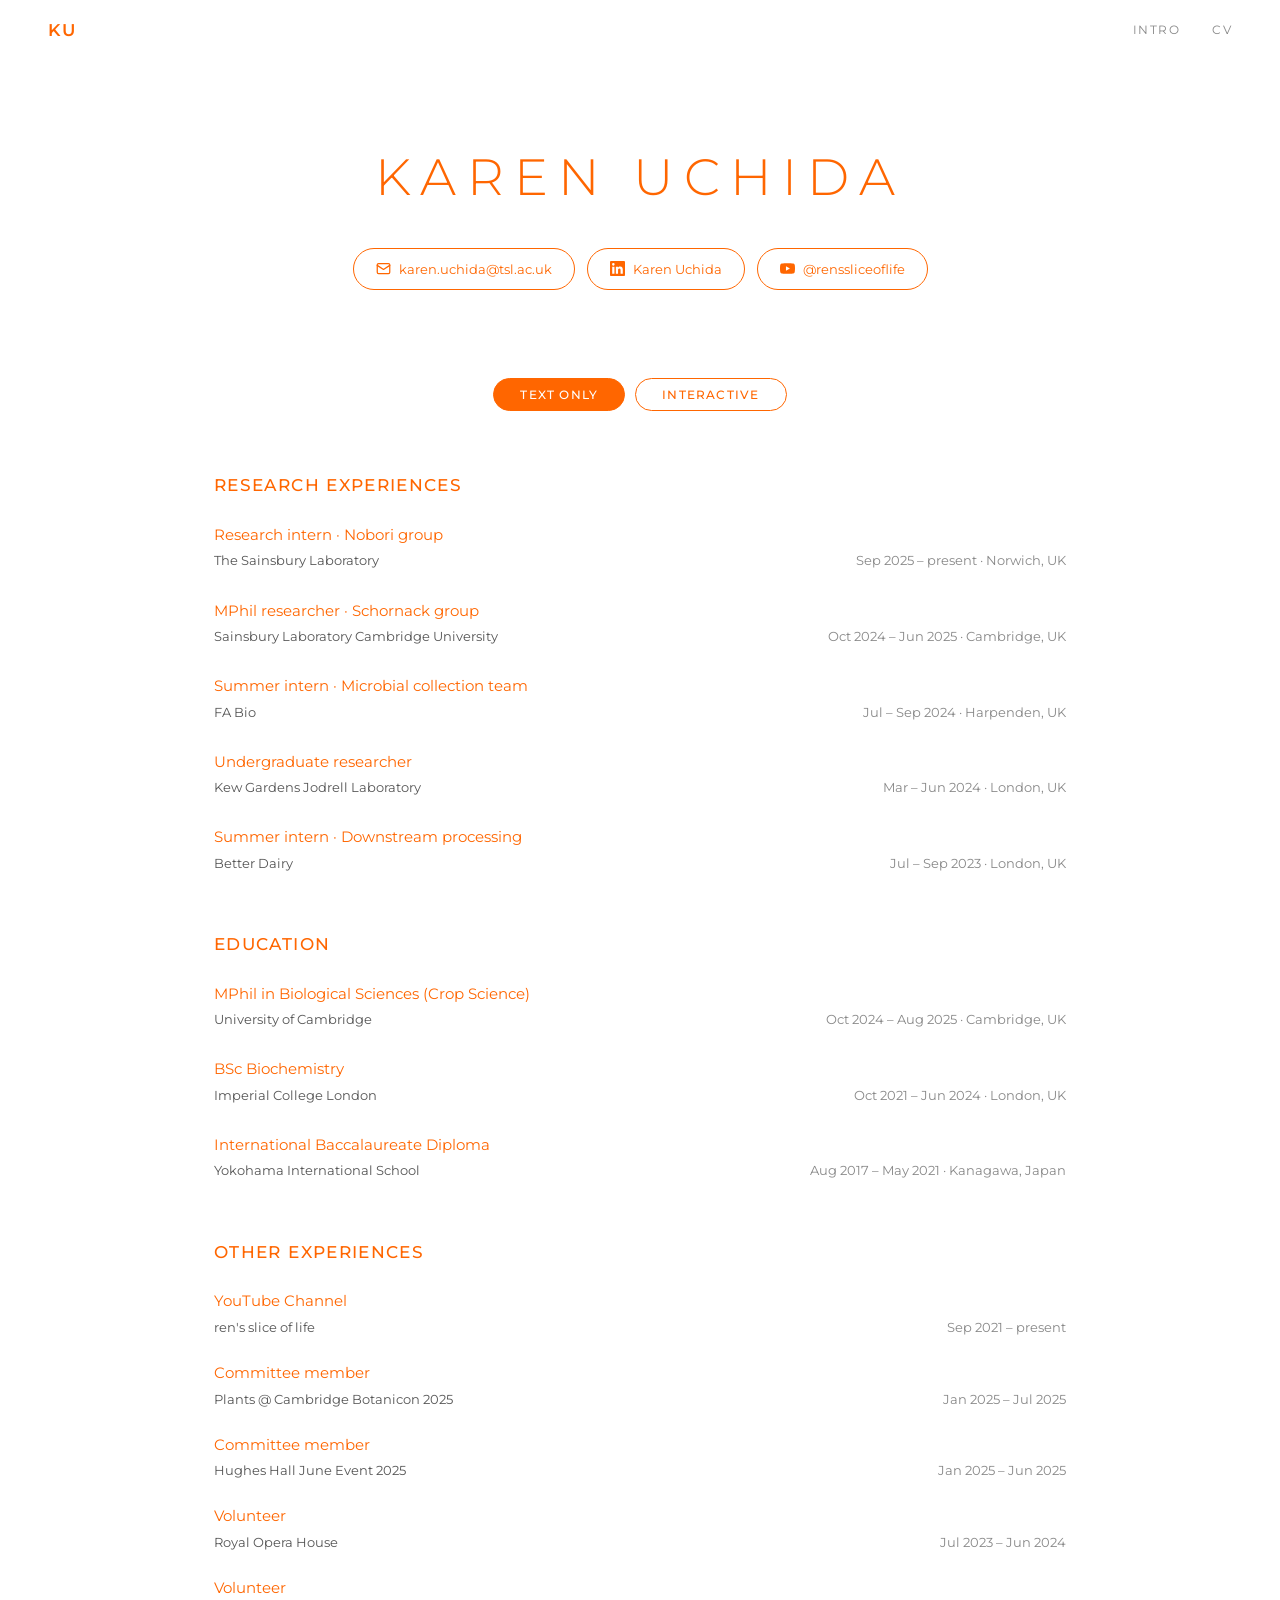
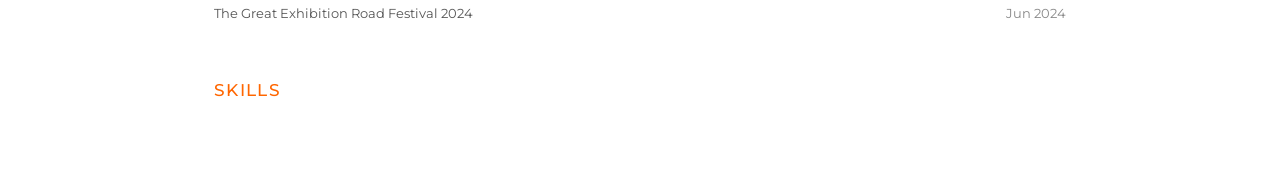
==== commit 5f4618a5: "Test" ====
--- a/index.html
+++ b/index.html
@@ -12,6 +12,7 @@
     <nav id="navbar">
         <a href="#" class="nav-logo">KU</a>
         <div class="nav-links">
+            <a href="intro.html">Intro</a>
             <a href="#cv">CV</a>
         </div>
     </nav>
@@ -35,15 +36,6 @@
         </div>
     </section>
 
-    <!-- ── GLOBE ── -->
-    <section id="globe-section">
-        <canvas id="globe-canvas"></canvas>
-        <div class="globe-overlay">
-            <p class="globe-subtitle">A journey across three countries</p>
-            <p id="globe-location">Yokohama, Japan</p>
-        </div>
-    </section>
-
     <!-- ── CV TOGGLE ── -->
     <div id="cv" class="cv-toggle-bar">
         <button id="btn-text" class="cv-btn active" onclick="showView('text')">Text Only</button>
@@ -330,189 +322,6 @@
         </div>
     </div><!-- end #view-interactive -->
 
-    <!-- ── THREE.JS GLOBE ── -->
-    <script src="https://cdn.jsdelivr.net/npm/three@0.165.0/build/three.min.js"></script>
-    <script>
-    (function () {
-        // ── helpers ──────────────────────────────────────────────
-        // Three.js SphereGeometry formula: lat/lng → local 3D point
-        // phi   = (lng+180)/360 * 2π  (azimuthal around Y)
-        // theta = (90-lat)/180  * π   (polar from top)
-        function ll3d(lat, lng, r) {
-            var phi   = ((lng + 180) / 360) * 2 * Math.PI;
-            var theta = ((90 - lat) / 180) * Math.PI;
-            return new THREE.Vector3(
-                -r * Math.cos(phi) * Math.sin(theta),
-                 r * Math.cos(theta),
-                 r * Math.sin(phi) * Math.sin(theta)
-            );
-        }
-
-        // Quaternion that rotates the sphere so (lat,lng) faces +Z (the camera)
-        function targetQ(lat, lng) {
-            return new THREE.Quaternion().setFromUnitVectors(
-                ll3d(lat, lng, 1).normalize(),
-                new THREE.Vector3(0, 0, 1)
-            );
-        }
-
-        // ── scene ─────────────────────────────────────────────────
-        var section  = document.getElementById('globe-section');
-        var canvas   = document.getElementById('globe-canvas');
-        var renderer = new THREE.WebGLRenderer({ canvas: canvas, antialias: true, alpha: true });
-        renderer.setPixelRatio(Math.min(window.devicePixelRatio, 2));
-        renderer.setSize(section.clientWidth, section.clientHeight);
-
-        var scene  = new THREE.Scene();
-        var camera = new THREE.PerspectiveCamera(42, section.clientWidth / section.clientHeight, 0.1, 200);
-        camera.position.set(0, 0, 3.2);
-        camera.lookAt(0, 0, 0);
-
-        // stars
-        var sp = new Float32Array(7000 * 3);
-        for (var i = 0; i < sp.length; i++) sp[i] = (Math.random() - 0.5) * 300;
-        var sg = new THREE.BufferGeometry();
-        sg.setAttribute('position', new THREE.BufferAttribute(sp, 3));
-        var stars = new THREE.Points(sg, new THREE.PointsMaterial({ color: 0xffffff, size: 0.2 }));
-        scene.add(stars);
-
-        // earth
-        var earthGeo = new THREE.SphereGeometry(1, 64, 64);
-        var tex = new THREE.TextureLoader().load(
-            'https://cdn.jsdelivr.net/npm/three-globe@2/example/img/earth-blue-marble.jpg'
-        );
-        var earth = new THREE.Mesh(earthGeo, new THREE.MeshPhongMaterial({
-            map: tex, shininess: 15, specular: new THREE.Color(0x223344)
-        }));
-        scene.add(earth);
-
-        // atmosphere glow
-        scene.add(new THREE.Mesh(
-            new THREE.SphereGeometry(1.08, 64, 64),
-            new THREE.MeshBasicMaterial({ color: 0x1a5cff, transparent: true, opacity: 0.09, side: THREE.BackSide })
-        ));
-
-        // lighting
-        scene.add(new THREE.AmbientLight(0xffffff, 0.35));
-        var sun = new THREE.DirectionalLight(0xfff5e0, 1.3);
-        sun.position.set(5, 3, 4);
-        scene.add(sun);
-
-        // location markers (children of earth, so they rotate with it)
-        [[35.44,139.64],[28.46,77.03],[51.51,-0.13],[52.21,0.12],[52.63,1.30]].forEach(function(c) {
-            var pos = ll3d(c[0], c[1], 1.015);
-            var dot = new THREE.Mesh(new THREE.SphereGeometry(0.013, 16, 16),
-                new THREE.MeshBasicMaterial({ color: 0xff6600 }));
-            dot.position.copy(pos);
-            earth.add(dot);
-            var halo = new THREE.Mesh(new THREE.SphereGeometry(0.024, 16, 16),
-                new THREE.MeshBasicMaterial({ color: 0xff6600, transparent: true, opacity: 0.22 }));
-            halo.position.copy(pos);
-            earth.add(halo);
-        });
-
-        // ── waypoints ─────────────────────────────────────────────
-        // Each entry: [label, lat, lng, cameraZ]
-        // Same lat/lng with different cameraZ = zoom in / zoom out
-        var WP = [
-            ["Yokohama, Japan",  35.44, 139.64, 2.8],   // 0  zoom in
-            ["Yokohama, Japan",  35.44, 139.64, 3.8],   // 1  zoom out
-            ["Gurgaon, India",   28.46,  77.03, 2.8],   // 2  fly + zoom in
-            ["Gurgaon, India",   28.46,  77.03, 3.8],   // 3  zoom out
-            ["Yokohama, Japan",  35.44, 139.64, 2.8],   // 4  fly back + zoom in
-            ["Yokohama, Japan",  35.44, 139.64, 3.8],   // 5  zoom out
-            ["London, UK",       51.51,  -0.13, 2.8],   // 6  fly + zoom in
-            ["Cambridge, UK",    52.21,   0.12, 3.0],   // 7  fly
-            ["Norwich, UK",      52.63,   1.30, 3.0],   // 8  fly
-            ["Norwich, UK",      52.63,   1.30, 3.0],   // 9  hold
-        ];
-        var QUATS = WP.map(function(w) { return targetQ(w[1], w[2]); });
-
-        // ── animation ─────────────────────────────────────────────
-        var DURATION = 18000; // ms for full journey
-        var startTime = null;
-        var running   = false;
-        var raf       = null;
-
-        function eio(t) { return t < 0.5 ? 2*t*t : -1 + (4 - 2*t)*t; }
-
-        var locLabel   = document.getElementById('globe-location');
-        var curLabel   = '';
-        var fadeLock   = false;
-
-        function setLabel(name) {
-            if (name === curLabel || fadeLock) return;
-            fadeLock = true;
-            locLabel.style.opacity = '0';
-            setTimeout(function() {
-                locLabel.textContent = name;
-                curLabel = name;
-                locLabel.style.opacity = '1';
-                fadeLock = false;
-            }, 350);
-        }
-
-        function tick(ts) {
-            if (!running) return;
-            raf = requestAnimationFrame(tick);
-            if (!startTime) startTime = ts;
-
-            var progress  = Math.min(1, (ts - startTime) / DURATION);
-            var numSegs   = WP.length - 1;
-            var raw       = progress * numSegs;
-            var idx       = Math.min(Math.floor(raw), numSegs - 1);
-            var t         = eio(raw - idx);
-
-            // sphere rotation
-            var q = new THREE.Quaternion();
-            q.slerpQuaternions(QUATS[idx], QUATS[idx + 1], t);
-            earth.quaternion.copy(q);
-
-            // camera zoom
-            camera.position.z = WP[idx][3] + (WP[idx+1][3] - WP[idx][3]) * t;
-            camera.lookAt(0, 0, 0);
-
-            // label
-            setLabel(t < 0.5 ? WP[idx][0] : WP[idx+1][0]);
-
-            // slow star drift
-            stars.rotation.y += 0.00006;
-
-            renderer.render(scene, camera);
-
-            // loop
-            if (progress >= 1) startTime = ts;
-        }
-
-        function startGlobe() {
-            if (running) return;
-            running = true;
-            startTime = null;
-            raf = requestAnimationFrame(tick);
-        }
-
-        function stopGlobe() {
-            running = false;
-            if (raf) { cancelAnimationFrame(raf); raf = null; }
-        }
-
-        // start/stop when section enters/leaves viewport
-        var observer = new IntersectionObserver(function(entries) {
-            entries.forEach(function(e) {
-                if (e.isIntersecting) { startGlobe(); } else { stopGlobe(); }
-            });
-        }, { threshold: 0.1 });
-        observer.observe(section);
-
-        // resize
-        window.addEventListener('resize', function() {
-            renderer.setSize(section.clientWidth, section.clientHeight);
-            camera.aspect = section.clientWidth / section.clientHeight;
-            camera.updateProjectionMatrix();
-        });
-    })();
-    </script>
-
     <script>
         window.addEventListener('scroll', () => {
             document.getElementById('navbar').classList.toggle('scrolled', window.scrollY > 40);
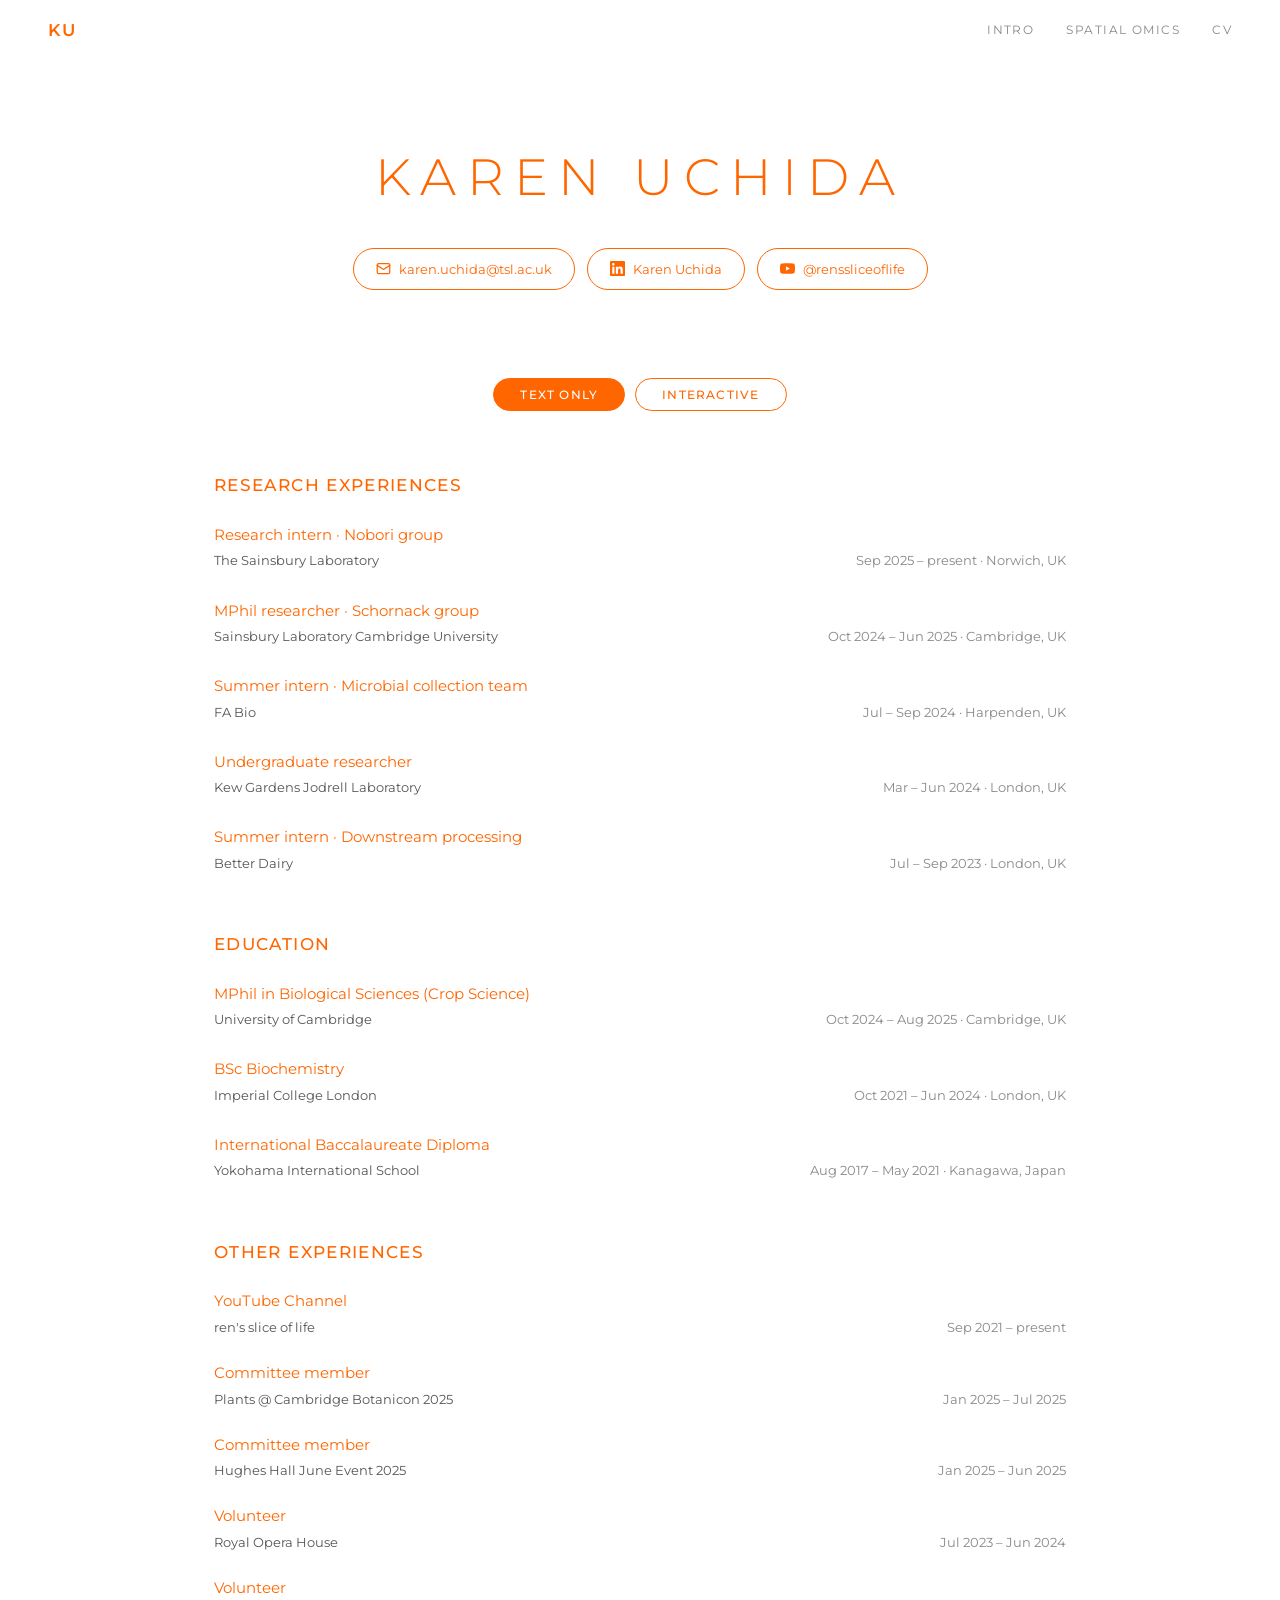
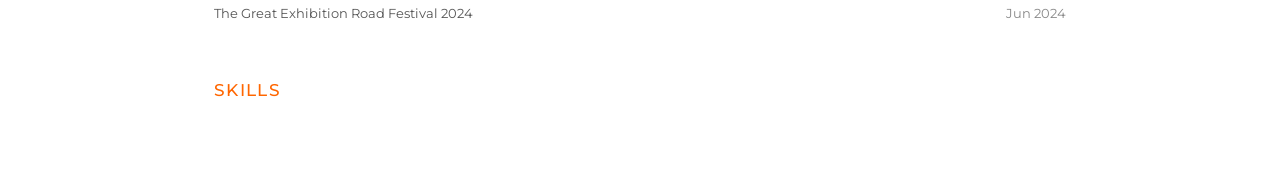
==== commit ea1c9f08: "Test" ====
--- a/index.html
+++ b/index.html
@@ -13,6 +13,7 @@
         <a href="#" class="nav-logo">KU</a>
         <div class="nav-links">
             <a href="intro.html">Intro</a>
+            <a href="spatialomics.html">Spatial Omics</a>
             <a href="#cv">CV</a>
         </div>
     </nav>
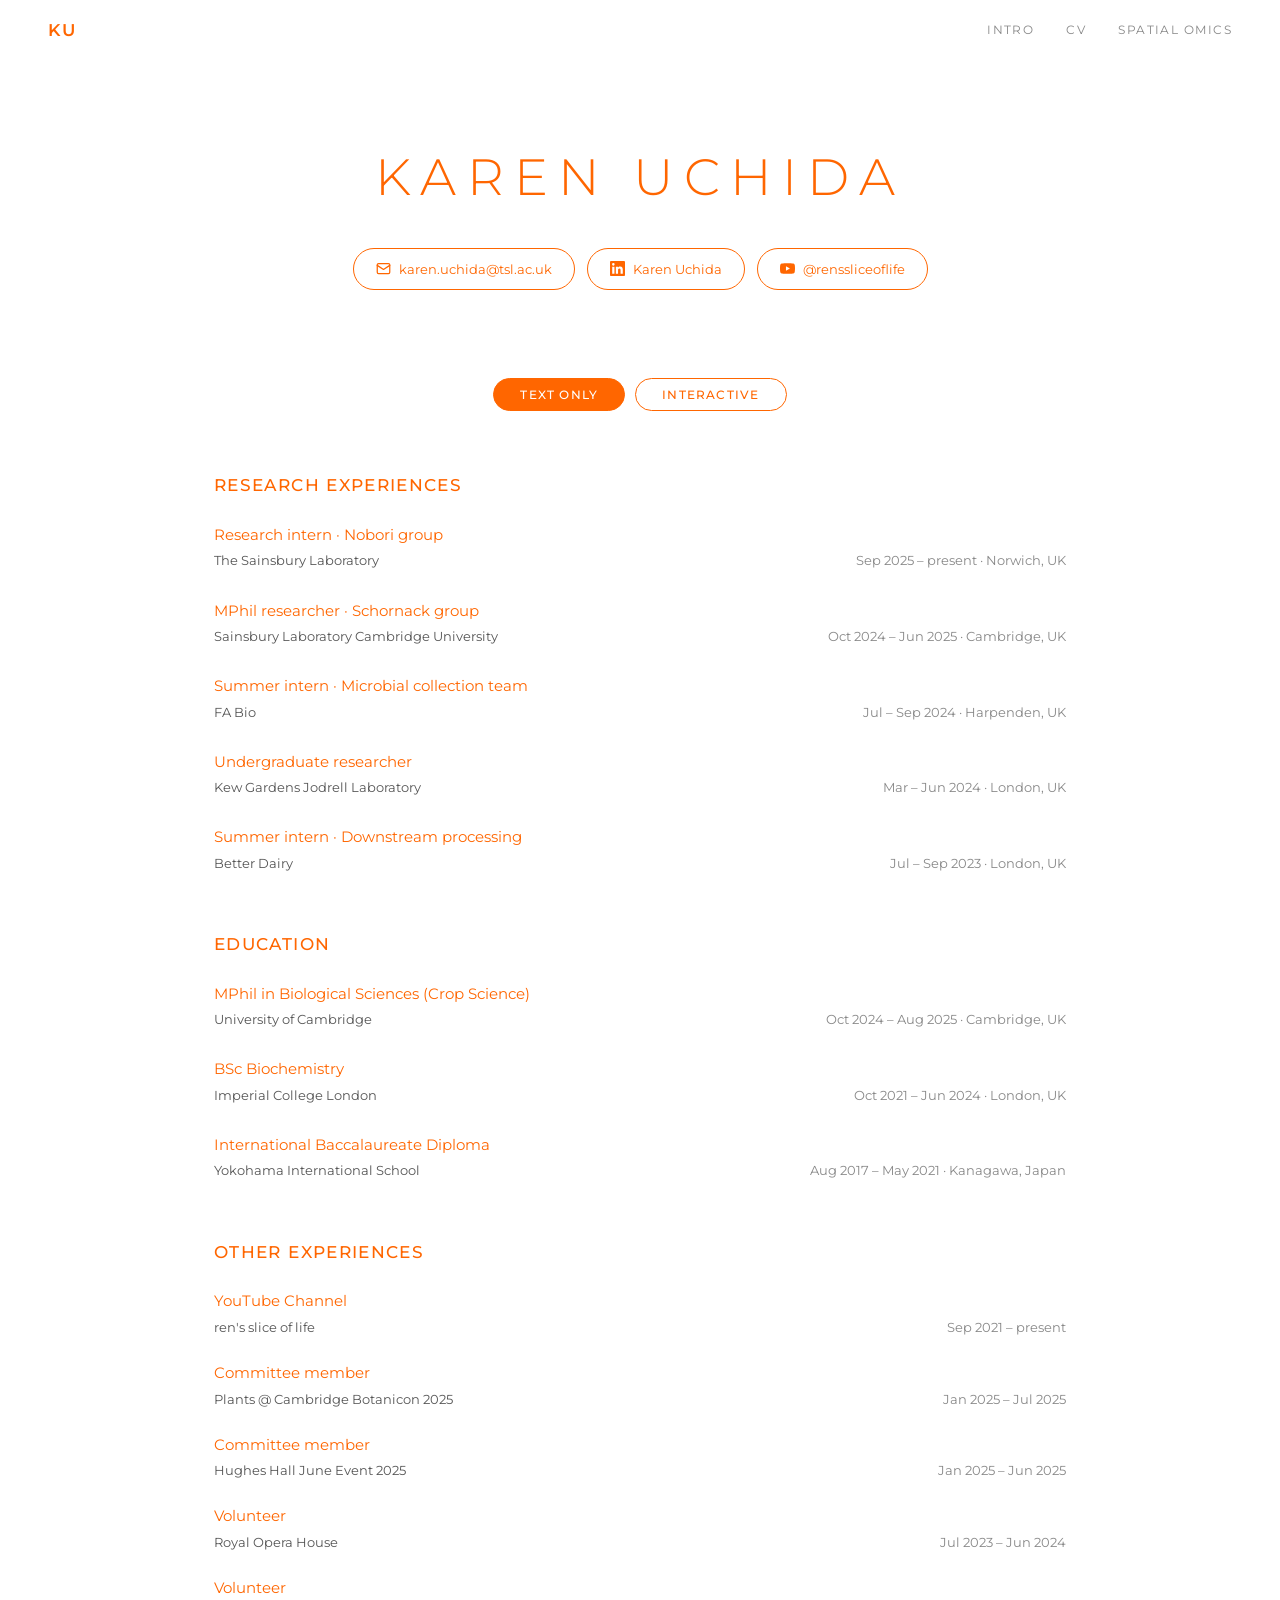
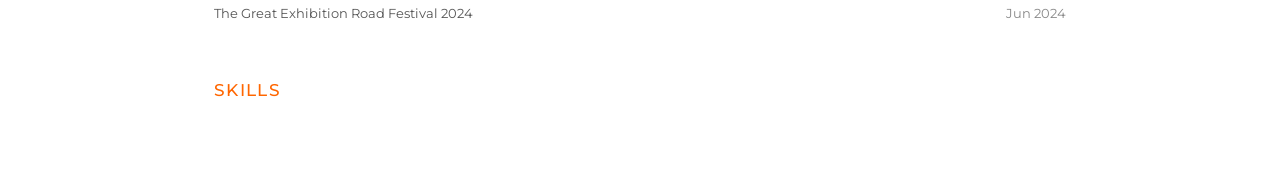
==== commit 49db3ff7: "Test" ====
--- a/index.html
+++ b/index.html
@@ -13,8 +13,8 @@
         <a href="#" class="nav-logo">KU</a>
         <div class="nav-links">
             <a href="intro.html">Intro</a>
+            <a href="#cv">CV</a>
             <a href="spatialomics.html">Spatial Omics</a>
-            <a href="#cv">CV</a>
         </div>
     </nav>
 
